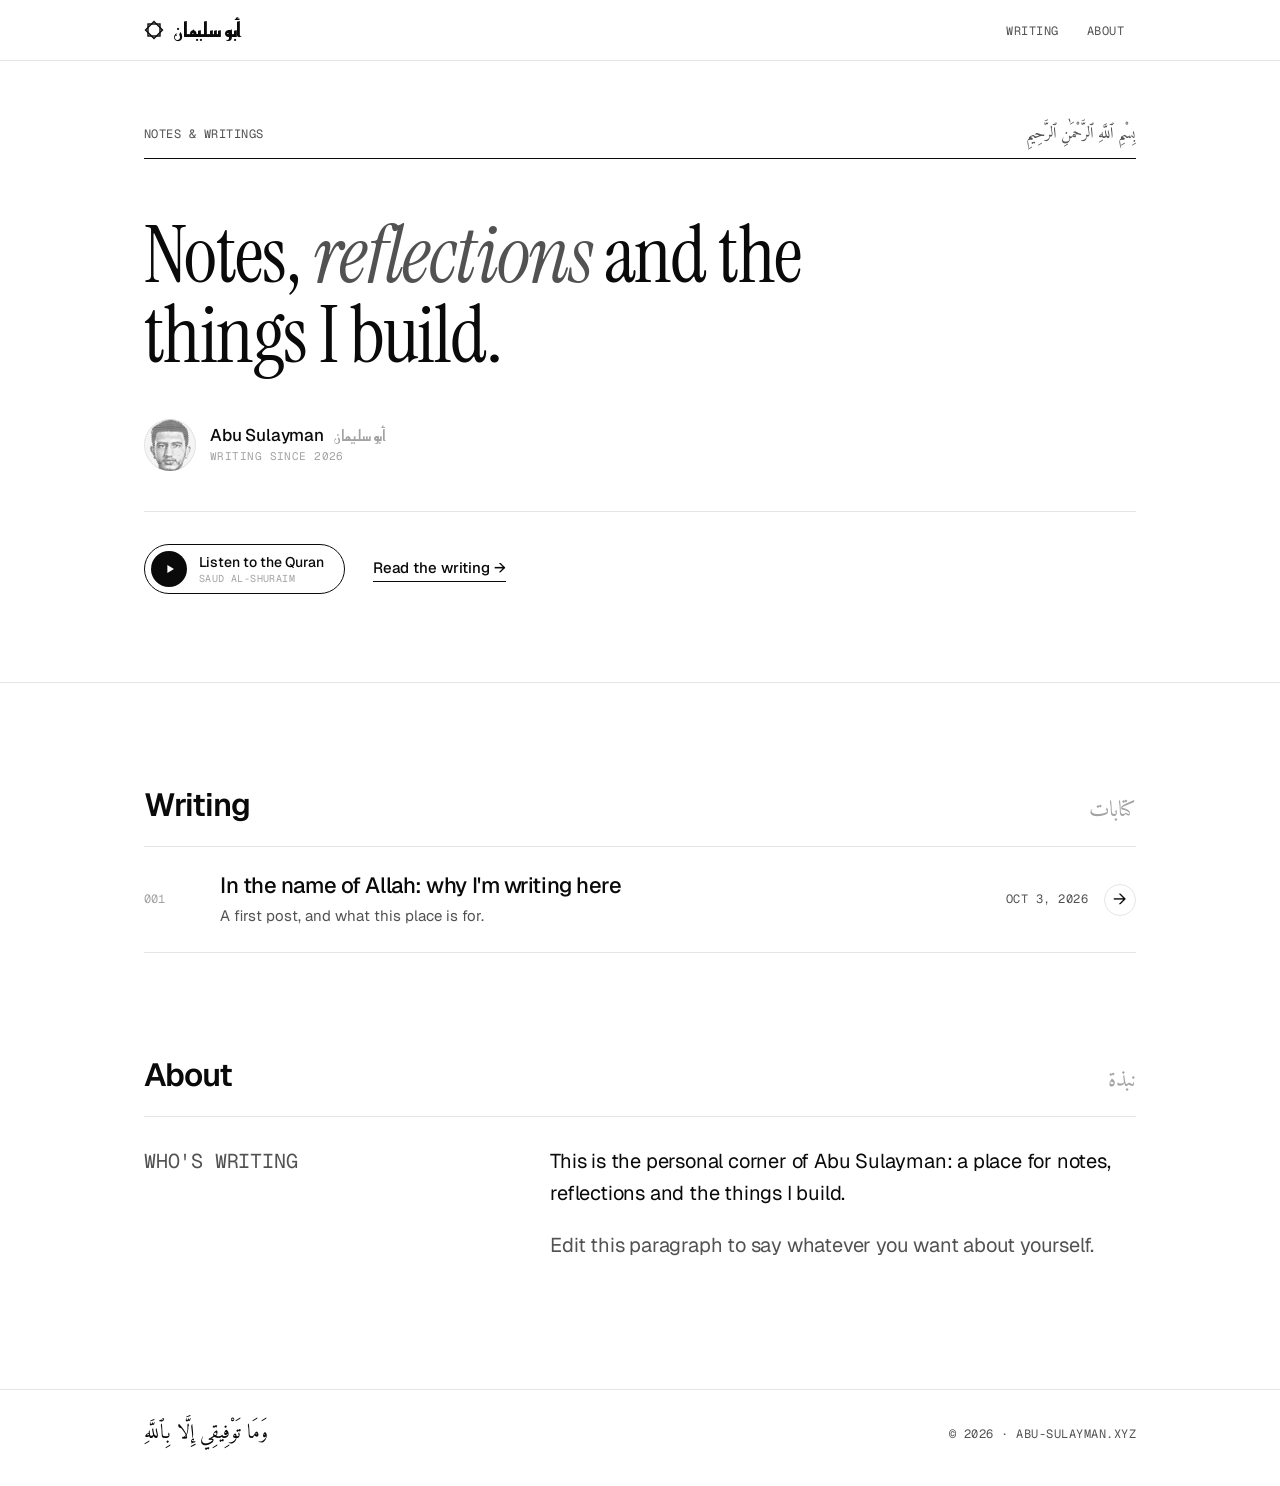
==== index.html @ 18874654 "Play Saud Al-Shuraim's older recitation in the Quran player Swap the reciter from Mishary Alafasy to" ====
<!doctype html>
<html lang="en">
<head>
  <meta charset="utf-8">
  <meta name="viewport" content="width=device-width, initial-scale=1">
  <title>Abu Sulayman</title>
  <meta name="description" content="Notes, writings and projects by Abu Sulayman.">
  <link rel="icon" href="favicon.svg" type="image/svg+xml">
  <link rel="preconnect" href="https://fonts.googleapis.com">
  <link rel="preconnect" href="https://fonts.gstatic.com" crossorigin>
  <link href="https://fonts.googleapis.com/css2?family=Amiri:wght@400;700&family=Geist:wght@400;500;600&family=Geist+Mono:wght@400;500&family=Instrument+Serif:ital@0;1&family=Reem+Kufi:wght@400;700&display=swap" rel="stylesheet">
  <link rel="stylesheet" href="style.css">
</head>
<body>
  <nav class="nav">
    <div class="wrap">
      <a class="brand" href="./">
        <svg viewBox="0 0 100 100" fill="none" stroke="currentColor" stroke-width="7" aria-hidden="true">
          <rect x="20" y="20" width="60" height="60"/>
          <rect x="20" y="20" width="60" height="60" transform="rotate(45 50 50)"/>
        </svg>
        <span class="ar" lang="ar">أبو سليمان</span>
      </a>
      <ul>
        <li><a href="#writing">Writing</a></li>
        <li><a href="#about">About</a></li>
      </ul>
    </div>
  </nav>

  <header class="hero">
    <div class="wrap">
      <div class="kicker mono">
        <span>Notes &amp; Writings</span>
        <span lang="ar" dir="rtl" class="bismillah">بِسْمِ ٱللَّهِ ٱلرَّحْمَٰنِ ٱلرَّحِيمِ</span>
      </div>

      <h1 class="headline">Notes, <em>reflections</em> and the things I build.</h1>

      <div class="byline">
        <div class="avatar" id="portrait" data-view="2.5 1 50 50" role="img" aria-label="Portrait of Abu Sulayman"></div>
        <div>
          <p class="byline-name">Abu Sulayman <span class="ar" lang="ar">أبو سليمان</span></p>
          <p class="byline-meta mono">Writing since 2026</p>
        </div>
      </div>

      <div class="actions">
        <button class="quran-btn" type="button" data-quran-toggle aria-pressed="false">
          <span class="quran-icon" aria-hidden="true">
            <svg class="i-play" viewBox="0 0 16 16"><path d="M5 3.5v9l7.5-4.5z" fill="currentColor"/></svg>
            <span class="i-bars"><i></i><i></i><i></i></span>
          </span>
          <span class="quran-label">
            <span class="quran-title" data-quran-label>Listen to the Quran</span>
            <span class="quran-sub mono">Saud Al-Shuraim</span>
          </span>
        </button>
        <a class="link-arrow" href="#writing">Read the writing <span aria-hidden="true">→</span></a>
      </div>
    </div>
  </header>

  <main class="wrap">
    <section id="writing">
      <div class="section-head"><h2>Writing</h2><span class="ar" lang="ar">كتابات</span></div>
      <ul class="posts">
        <li>
          <a href="posts/bismillah.html">
            <span class="num">001</span>
            <div>
              <h3>In the name of Allah: why I'm writing here</h3>
              <p>A first post, and what this place is for.</p>
            </div>
            <div class="side">
              <time class="mono" datetime="2026-10-03">Oct 3, 2026</time>
              <span class="go" aria-hidden="true">→</span>
            </div>
          </a>
        </li>
      </ul>
    </section>

    <section id="about">
      <div class="section-head"><h2>About</h2><span class="ar" lang="ar">نبذة</span></div>
      <div class="about-grid">
        <p class="mono">Who's writing</p>
        <div>
          <p>This is the personal corner of Abu Sulayman: a place for notes, reflections and the things I build.</p>
          <p>Edit this paragraph to say whatever you want about yourself.</p>
        </div>
      </div>
    </section>
  </main>

  <footer>
    <div class="wrap">
      <span class="ar" lang="ar">وَمَا تَوْفِيقِي إِلَّا بِٱللَّهِ</span>
      <span class="mono">© 2026 · abu-sulayman.xyz</span>
    </div>
  </footer>
  <script src="portrait-data.js"></script>
  <script src="portrait.js"></script>
  <script src="player.js" data-persist></script>
</body>
</html>
---- style.css ----
:root {
  --ink: #0a0a0a;
  --ink-2: #525252;
  --ink-3: #a3a3a3;
  --line: #e5e5e5;
  --wash: #f5f5f5;
  --paper: #fff;
  --sans: "Geist", system-ui, -apple-system, sans-serif;
  --mono: "Geist Mono", ui-monospace, monospace;
  --kufi: "Reem Kufi", "Amiri", serif;
  --serif: "Instrument Serif", Georgia, serif;
  --naskh: "Amiri", serif;
  --radius: 14px;
  --nav-h: 61px;
}

* { box-sizing: border-box; margin: 0; padding: 0; }

html {
  background: var(--paper); color: var(--ink); scroll-behavior: smooth;
  scroll-padding-top: var(--nav-h); /* anchors land below the sticky nav */
}

body {
  font-family: var(--sans);
  font-size: 17px;
  line-height: 1.6;
  background: var(--paper);
  color: var(--ink);
  -webkit-font-smoothing: antialiased;
  text-rendering: optimizeLegibility;
}

a { color: inherit; text-decoration: none; }
::selection { background: var(--ink); color: var(--paper); }

.wrap { max-width: 1040px; margin: 0 auto; padding: 0 24px; }

.mono {
  font-family: var(--mono); font-size: 12px; letter-spacing: .04em;
  text-transform: uppercase; color: var(--ink-2);
}

/* ---------- nav ---------- */
/* hover styles are gated on (hover: hover) so taps on phones don't leave them stuck on */
.nav {
  position: sticky; top: 0; z-index: 10;
  background: rgba(255, 255, 255, .78);
  backdrop-filter: saturate(180%) blur(14px);
  -webkit-backdrop-filter: saturate(180%) blur(14px);
  border-bottom: 1px solid var(--line);
}
.nav .wrap { display: flex; align-items: center; justify-content: space-between; height: 60px; }
.brand { display: flex; align-items: center; gap: 10px; font-weight: 600; letter-spacing: -.01em; }
.brand svg { width: 20px; height: 20px; }
.brand .ar { font-family: var(--kufi); font-size: 20px; font-weight: 700; }
.nav ul { display: flex; gap: 4px; list-style: none; }
.nav ul a {
  font-family: var(--mono); font-size: 12px; text-transform: uppercase; letter-spacing: .04em;
  padding: 8px 12px; border-radius: 999px; color: var(--ink-2); transition: background .2s, color .2s;
}
@media (hover: hover) { .nav ul a:hover { background: var(--wash); color: var(--ink); } }

/* ---------- hero ---------- */
.hero { border-bottom: 1px solid var(--line); }
.hero .wrap { padding-top: clamp(28px, 6vw, 64px); padding-bottom: clamp(48px, 8vw, 88px); }
.kicker {
  display: flex; justify-content: space-between; align-items: baseline; gap: 16px;
  padding-bottom: 14px; border-bottom: 1px solid var(--ink);
}
.kicker .bismillah {
  font-family: var(--naskh); font-size: 16px; text-transform: none; letter-spacing: 0;
  color: var(--ink-2); line-height: 1;
}
.headline {
  font-family: var(--serif); font-weight: 400;
  font-size: clamp(42px, 7vw, 80px); line-height: 1; letter-spacing: -.02em;
  max-width: 18ch; margin: clamp(28px, 6vw, 56px) 0 clamp(28px, 5vw, 44px);
}
.headline em { font-style: italic; color: var(--ink-2); }

.byline { display: flex; align-items: center; gap: 14px; }
.avatar {
  width: 52px; height: 52px; flex: none; border-radius: 50%; overflow: hidden;
  background: var(--wash); box-shadow: inset 0 0 0 1px var(--line);
}
.avatar svg { display: block; width: 100%; height: 100%; animation: fade-in .9s ease-out both; }
.byline-name { font-weight: 500; letter-spacing: -.01em; line-height: 1.3; }
.byline-name .ar { font-family: var(--kufi); font-size: 15px; color: var(--ink-3); margin-left: 6px; }
.byline-meta { font-size: 11px; color: var(--ink-3); margin-top: 2px; }

.actions {
  display: flex; align-items: center; flex-wrap: wrap; gap: 14px 28px;
  margin-top: clamp(28px, 5vw, 40px); padding-top: clamp(24px, 4vw, 32px);
  border-top: 1px solid var(--line);
}
.link-arrow { font-size: 15px; font-weight: 500; border-bottom: 1px solid var(--ink); padding-bottom: 1px; }
.link-arrow span { display: inline-block; transition: transform .2s; }
.link-arrow:hover span { transform: translateX(3px); }

/* the Quran button */
.quran-btn {
  display: inline-flex; align-items: center; gap: 12px; cursor: pointer;
  font: inherit; color: var(--ink); text-align: left;
  background: var(--paper); border: 1px solid var(--ink); border-radius: 999px;
  padding: 6px 20px 6px 6px; transition: background .2s, color .2s;
}
@media (hover: hover) { .quran-btn:hover { background: var(--wash); } }
.quran-icon {
  width: 36px; height: 36px; flex: none; border-radius: 50%; display: grid; place-items: center;
  background: var(--ink); color: var(--paper);
}
.quran-icon svg { width: 14px; height: 14px; margin-left: 2px; }
.quran-label { display: flex; flex-direction: column; line-height: 1.2; }
.quran-title { font-size: 14px; font-weight: 500; }
.quran-sub { font-size: 10px; color: var(--ink-3); margin-top: 2px; }
.i-bars { display: none; gap: 2px; align-items: end; height: 12px; }
.i-bars i { width: 2px; height: 100%; background: currentColor; border-radius: 1px; animation: bar 1s ease-in-out infinite; }
.i-bars i:nth-child(2) { animation-delay: -.4s; }
.i-bars i:nth-child(3) { animation-delay: -.7s; }
.quran-btn[aria-pressed="true"] .i-play { display: none; }
.quran-btn[aria-pressed="true"] .i-bars { display: flex; }
@keyframes bar { 0%, 100% { transform: scaleY(.35); } 50% { transform: scaleY(1); } }
.i-bars i { transform-origin: bottom; }

@keyframes fade-in { from { opacity: 0; } to { opacity: 1; } }

/* ---------- sticky Quran player ---------- */
:root { --qp-h: 44px; }
.qp {
  position: fixed; top: 0; left: 0; right: 0; z-index: 20; height: var(--qp-h);
  background: var(--ink); color: var(--paper);
  transform: translateY(-100%); transition: transform .3s ease;
}
html.qp-on .qp { transform: none; }
html.qp-on body { padding-top: var(--qp-h); }
html.qp-on .nav { top: var(--qp-h); }
html.qp-on { scroll-padding-top: calc(var(--qp-h) + var(--nav-h)); }
.qp-in { display: flex; align-items: center; gap: 12px; height: 100%; }
.qp button {
  flex: none; width: 30px; height: 30px; display: grid; place-items: center; cursor: pointer;
  background: none; border: 0; color: inherit; border-radius: 50%; transition: background .2s;
}
.qp button:hover { background: rgba(255, 255, 255, .12); }
.qp button svg { width: 14px; height: 14px; }
.qp .qp-play { background: var(--paper); color: var(--ink); width: 28px; height: 28px; }
.qp .qp-play:hover { background: var(--paper); }
.qp-play .i-pause, .qp.playing .qp-play .i-play { display: none; }
.qp.playing .qp-play .i-pause { display: block; }
.qp-play .i-play { margin-left: 2px; }
.qp-meta { flex: 1; min-width: 0; display: flex; align-items: baseline; gap: 10px; white-space: nowrap; overflow: hidden; }
.qp-title { font-size: 13px; font-weight: 500; overflow: hidden; text-overflow: ellipsis; }
.qp-sub { font-family: var(--mono); font-size: 10px; letter-spacing: .04em; text-transform: uppercase; color: var(--ink-3); }
.qp-time { font-family: var(--mono); font-size: 11px; color: var(--ink-3); font-variant-numeric: tabular-nums; }
.qp-bar { position: absolute; left: 0; right: 0; bottom: 0; height: 2px; background: rgba(255, 255, 255, .14); cursor: pointer; }
.qp-bar::before { content: ""; position: absolute; left: 0; right: 0; top: -8px; bottom: 0; }
.qp-fill { height: 100%; width: 0; background: var(--paper); }

/* ---------- sections ---------- */
section { padding: clamp(56px, 9vw, 96px) 0 0; }
.section-head {
  display: flex; align-items: baseline; justify-content: space-between;
  padding-bottom: 16px; border-bottom: 1px solid var(--line);
}
.section-head h2 { font-size: clamp(24px, 3.4vw, 32px); font-weight: 600; letter-spacing: -.03em; }
.section-head .ar { font-family: var(--naskh); font-size: 22px; color: var(--ink-3); }

.posts { list-style: none; }
.posts li { border-bottom: 1px solid var(--line); }
.posts a {
  display: grid; grid-template-columns: 56px 1fr auto; gap: 20px; align-items: center;
  padding: 24px 12px; margin: 0 -12px; border-radius: 10px; transition: background .2s;
}
@media (hover: hover) { .posts a:hover { background: var(--wash); } }
.posts .num { font-family: var(--mono); font-size: 12px; color: var(--ink-3); }
.posts h3 { font-size: clamp(18px, 2.4vw, 22px); font-weight: 500; letter-spacing: -.02em; line-height: 1.3; }
.posts p { color: var(--ink-2); font-size: 15px; margin-top: 4px; }
.posts .side { display: flex; align-items: center; gap: 16px; white-space: nowrap; }
.posts .go {
  width: 32px; height: 32px; display: grid; place-items: center; border-radius: 999px;
  border: 1px solid var(--line); transition: transform .2s, background .2s, color .2s, border-color .2s;
}
@media (hover: hover) { .posts a:hover .go { background: var(--ink); color: var(--paper); border-color: var(--ink); transform: rotate(-45deg); } }

.about-grid {
  display: grid; grid-template-columns: 1fr 1.6fr; gap: 40px; padding-top: 28px;
}
.about-grid p { font-size: clamp(17px, 2.2vw, 20px); line-height: 1.6; letter-spacing: -.01em; }
.about-grid p + p { margin-top: 1em; color: var(--ink-2); }

/* ---------- article ---------- */
.article { max-width: 680px; margin: 0 auto; padding: clamp(40px, 8vw, 88px) 24px 0; }
.back { display: inline-flex; gap: 6px; margin-bottom: 36px; }
.back:hover { color: var(--ink); }
.article h1 {
  font-size: clamp(32px, 6vw, 52px); font-weight: 600; letter-spacing: -.035em;
  line-height: 1.08; margin: 12px 0 36px;
}
.article p { font-size: 18px; line-height: 1.75; margin-bottom: 1.3em; color: #262626; }
.article .ayah {
  font-family: var(--naskh); font-size: clamp(24px, 4vw, 32px); line-height: 2; text-align: center;
  color: var(--ink); background: var(--wash); border-radius: var(--radius);
  padding: 28px 20px; margin: 2em 0 .6em;
}
.article .ayah-tr { text-align: center; font-size: 15px; color: var(--ink-2); margin-bottom: 2.2em; }
.article code { font-family: var(--mono); font-size: .85em; background: var(--wash); padding: 2px 6px; border-radius: 6px; }

/* ---------- footer ---------- */
footer { margin-top: clamp(72px, 10vw, 128px); border-top: 1px solid var(--line); }
footer .wrap {
  display: flex; justify-content: space-between; align-items: center; gap: 16px;
  padding-top: 28px; padding-bottom: 36px; flex-wrap: wrap;
}
footer .ar { font-family: var(--naskh); font-size: 20px; }

/* ---------- mobile ---------- */
@media (max-width: 640px) {
  .wrap { padding: 0 16px; }
  .kicker .bismillah { font-size: 14px; }
  .nav ul a { padding: 8px 8px; }
  .qp-sub { display: none; }
  .posts a { grid-template-columns: 1fr auto; gap: 12px; }
  .posts .num, .posts time { display: none; }
  .about-grid { grid-template-columns: 1fr; gap: 12px; }
}

@media (prefers-reduced-motion: reduce) {
  * { animation: none !important; transition: none !important; }
  html { scroll-behavior: auto; }
}
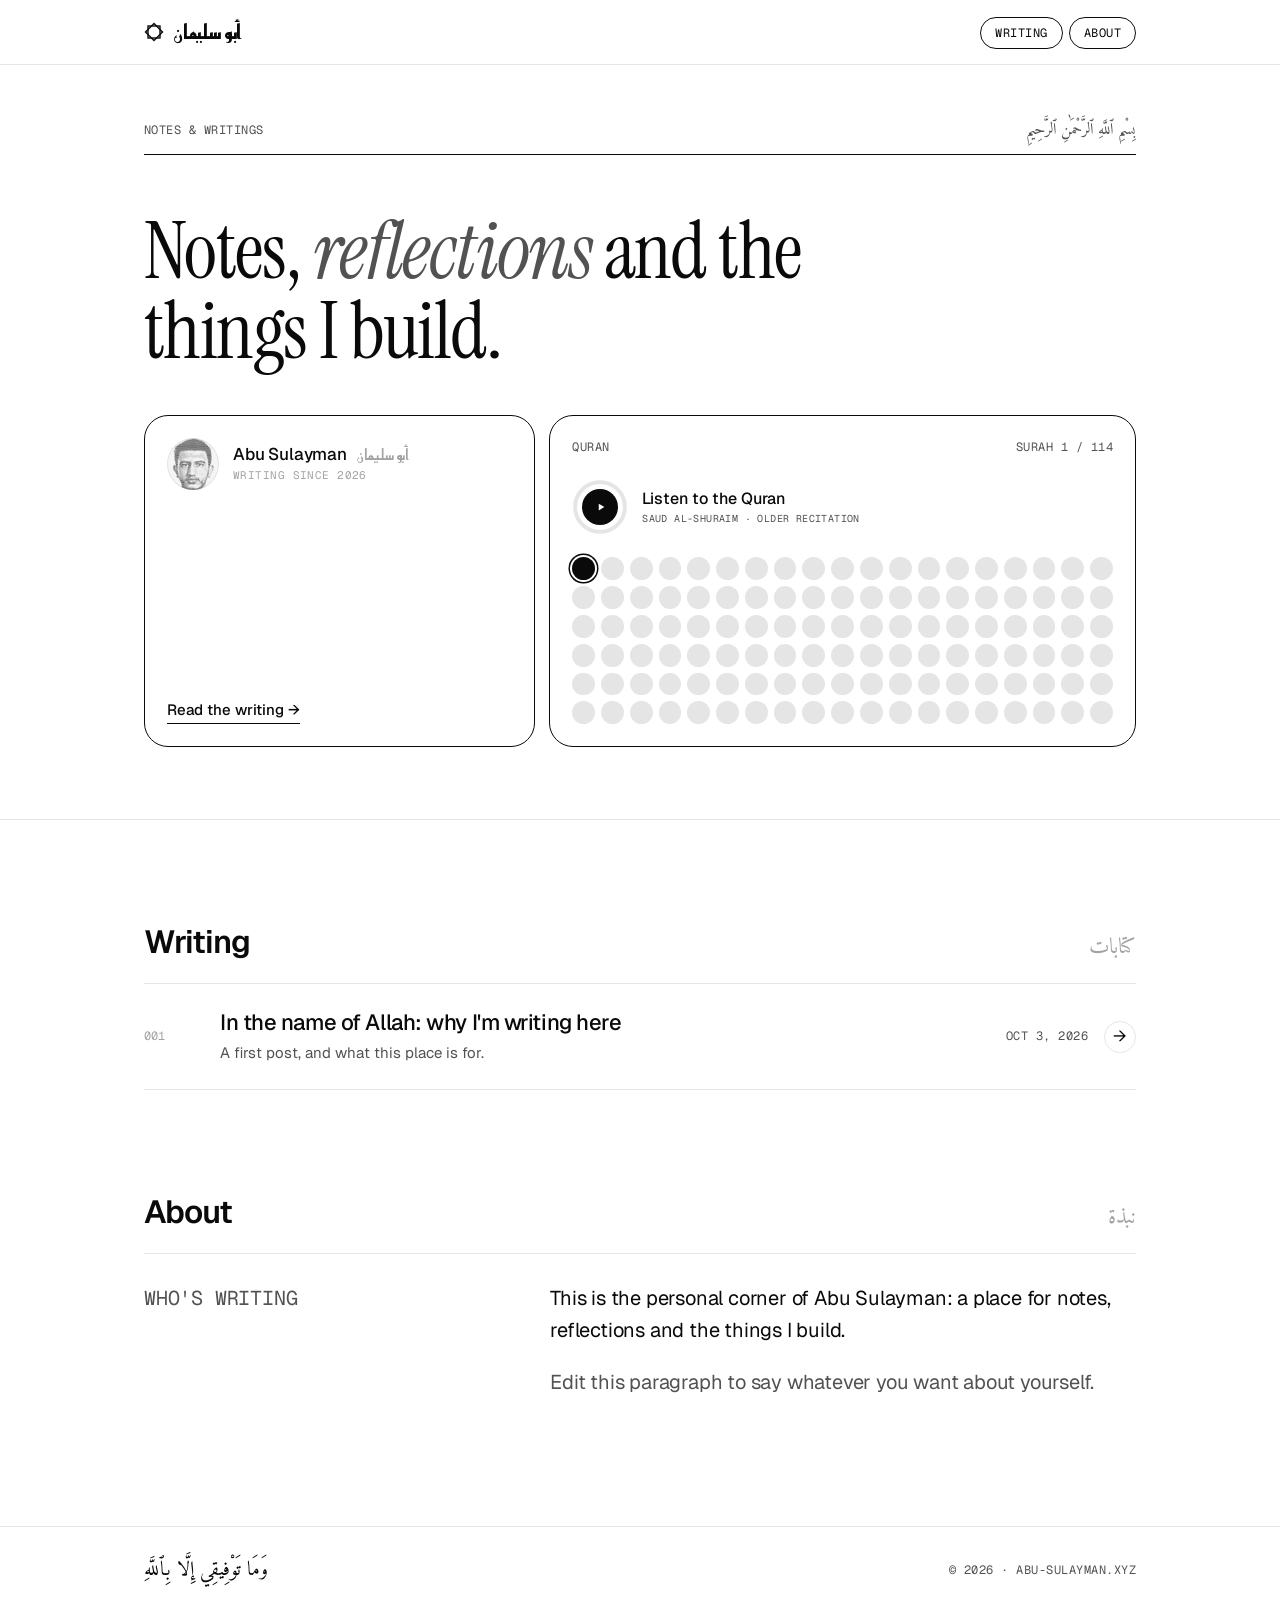
==== commit 360444ab: "Redesign hero, header and Quran player as outlined widget cards - Hero: the byline and the Quran pla" ====
--- a/index.html
+++ b/index.html
@@ -37,26 +37,38 @@
 
       <h1 class="headline">Notes, <em>reflections</em> and the things I build.</h1>
 
-      <div class="byline">
-        <div class="avatar" id="portrait" data-view="2.5 1 50 50" role="img" aria-label="Portrait of Abu Sulayman"></div>
-        <div>
-          <p class="byline-name">Abu Sulayman <span class="ar" lang="ar">أبو سليمان</span></p>
-          <p class="byline-meta mono">Writing since 2026</p>
+      <div class="widgets">
+        <div class="card card-byline">
+          <div class="byline">
+            <div class="avatar" id="portrait" data-view="2.5 1 50 50" role="img" aria-label="Portrait of Abu Sulayman"></div>
+            <div>
+              <p class="byline-name">Abu Sulayman <span class="ar" lang="ar">أبو سليمان</span></p>
+              <p class="byline-meta mono">Writing since 2026</p>
+            </div>
+          </div>
+          <a class="link-arrow" href="#writing">Read the writing <span aria-hidden="true">→</span></a>
         </div>
-      </div>
 
-      <div class="actions">
-        <button class="quran-btn" type="button" data-quran-toggle aria-pressed="false">
-          <span class="quran-icon" aria-hidden="true">
-            <svg class="i-play" viewBox="0 0 16 16"><path d="M5 3.5v9l7.5-4.5z" fill="currentColor"/></svg>
-            <span class="i-bars"><i></i><i></i><i></i></span>
-          </span>
-          <span class="quran-label">
-            <span class="quran-title" data-quran-label>Listen to the Quran</span>
-            <span class="quran-sub mono">Saud Al-Shuraim</span>
-          </span>
-        </button>
-        <a class="link-arrow" href="#writing">Read the writing <span aria-hidden="true">→</span></a>
+        <div class="card card-quran">
+          <div class="card-head mono">
+            <span>Quran</span>
+            <span data-surah-count>Surah 1 / 114</span>
+          </div>
+          <button class="quran-btn" type="button" data-quran-toggle aria-pressed="false">
+            <span class="ring-wrap" aria-hidden="true">
+              <svg class="ring" viewBox="0 0 36 36"><circle class="ring-bg" cx="18" cy="18" r="16" pathLength="100"/><circle class="ring-fill" cx="18" cy="18" r="16" pathLength="100"/></svg>
+              <span class="quran-icon">
+                <svg class="i-play" viewBox="0 0 16 16"><path d="M5 3.5v9l7.5-4.5z" fill="currentColor"/></svg>
+                <span class="i-bars"><i></i><i></i><i></i></span>
+              </span>
+            </span>
+            <span class="quran-label">
+              <span class="quran-title" data-quran-label>Listen to the Quran</span>
+              <span class="quran-sub mono">Saud Al-Shuraim · older recitation</span>
+            </span>
+          </button>
+          <div class="dots" data-dots aria-hidden="true"></div>
+        </div>
       </div>
     </div>
   </header>
--- a/style.css
+++ b/style.css
@@ -11,7 +11,7 @@
   --serif: "Instrument Serif", Georgia, serif;
   --naskh: "Amiri", serif;
   --radius: 14px;
-  --nav-h: 61px;
+  --nav-h: 65px;
 }
 
 * { box-sizing: border-box; margin: 0; padding: 0; }
@@ -45,25 +45,25 @@
 /* hover styles are gated on (hover: hover) so taps on phones don't leave them stuck on */
 .nav {
   position: sticky; top: 0; z-index: 10;
-  background: rgba(255, 255, 255, .78);
+  background: rgba(255, 255, 255, .9);
   backdrop-filter: saturate(180%) blur(14px);
   -webkit-backdrop-filter: saturate(180%) blur(14px);
   border-bottom: 1px solid var(--line);
 }
-.nav .wrap { display: flex; align-items: center; justify-content: space-between; height: 60px; }
+.nav .wrap { display: flex; align-items: center; justify-content: space-between; height: 64px; }
 .brand { display: flex; align-items: center; gap: 10px; font-weight: 600; letter-spacing: -.01em; }
 .brand svg { width: 20px; height: 20px; }
 .brand .ar { font-family: var(--kufi); font-size: 20px; font-weight: 700; }
-.nav ul { display: flex; gap: 4px; list-style: none; }
+.nav ul { display: flex; gap: 6px; list-style: none; }
 .nav ul a {
   font-family: var(--mono); font-size: 12px; text-transform: uppercase; letter-spacing: .04em;
-  padding: 8px 12px; border-radius: 999px; color: var(--ink-2); transition: background .2s, color .2s;
-}
-@media (hover: hover) { .nav ul a:hover { background: var(--wash); color: var(--ink); } }
+  padding: 7px 14px; border: 1px solid var(--ink); border-radius: 999px; transition: background .2s, color .2s;
+}
+@media (hover: hover) { .nav ul a:hover { background: var(--ink); color: var(--paper); } }
 
 /* ---------- hero ---------- */
 .hero { border-bottom: 1px solid var(--line); }
-.hero .wrap { padding-top: clamp(28px, 6vw, 64px); padding-bottom: clamp(48px, 8vw, 88px); }
+.hero .wrap { padding-top: clamp(28px, 6vw, 56px); padding-bottom: clamp(40px, 7vw, 72px); }
 .kicker {
   display: flex; justify-content: space-between; align-items: baseline; gap: 16px;
   padding-bottom: 14px; border-bottom: 1px solid var(--ink);
@@ -79,6 +79,12 @@
 }
 .headline em { font-style: italic; color: var(--ink-2); }
 
+/* widget cards: 1px outlines and generous radius, like a home-screen grid */
+.widgets { display: grid; grid-template-columns: 1fr 1.5fr; gap: 14px; }
+.card { border: 1px solid var(--ink); border-radius: 24px; padding: 22px; background: var(--paper); min-width: 0; }
+.card-head { display: flex; justify-content: space-between; align-items: baseline; gap: 12px; }
+
+.card-byline { display: flex; flex-direction: column; justify-content: space-between; gap: 28px; }
 .byline { display: flex; align-items: center; gap: 14px; }
 .avatar {
   width: 52px; height: 52px; flex: none; border-radius: 50%; overflow: hidden;
@@ -88,73 +94,83 @@
 .byline-name { font-weight: 500; letter-spacing: -.01em; line-height: 1.3; }
 .byline-name .ar { font-family: var(--kufi); font-size: 15px; color: var(--ink-3); margin-left: 6px; }
 .byline-meta { font-size: 11px; color: var(--ink-3); margin-top: 2px; }
-
-.actions {
-  display: flex; align-items: center; flex-wrap: wrap; gap: 14px 28px;
-  margin-top: clamp(28px, 5vw, 40px); padding-top: clamp(24px, 4vw, 32px);
-  border-top: 1px solid var(--line);
-}
-.link-arrow { font-size: 15px; font-weight: 500; border-bottom: 1px solid var(--ink); padding-bottom: 1px; }
+.link-arrow { font-size: 15px; font-weight: 500; border-bottom: 1px solid var(--ink); padding-bottom: 1px; align-self: flex-start; }
 .link-arrow span { display: inline-block; transition: transform .2s; }
 .link-arrow:hover span { transform: translateX(3px); }
 
-/* the Quran button */
+.card-quran { display: flex; flex-direction: column; gap: 22px; }
 .quran-btn {
-  display: inline-flex; align-items: center; gap: 12px; cursor: pointer;
-  font: inherit; color: var(--ink); text-align: left;
-  background: var(--paper); border: 1px solid var(--ink); border-radius: 999px;
-  padding: 6px 20px 6px 6px; transition: background .2s, color .2s;
-}
-@media (hover: hover) { .quran-btn:hover { background: var(--wash); } }
+  display: flex; align-items: center; gap: 14px; width: 100%; padding: 0;
+  background: none; border: 0; font: inherit; color: var(--ink); text-align: left; cursor: pointer;
+}
+.ring-wrap { position: relative; width: 56px; height: 56px; flex: none; }
+.ring { display: block; width: 100%; height: 100%; transform: rotate(-90deg); }
+.ring-bg, .ring-fill { fill: none; stroke-width: 2.5; }
+.ring-bg { stroke: var(--line); }
+.ring-fill {
+  stroke: var(--ink); stroke-linecap: round;
+  stroke-dasharray: 100; stroke-dashoffset: 100; transition: stroke-dashoffset .4s linear;
+}
 .quran-icon {
-  width: 36px; height: 36px; flex: none; border-radius: 50%; display: grid; place-items: center;
+  position: absolute; inset: 10px; border-radius: 50%; display: grid; place-items: center;
   background: var(--ink); color: var(--paper);
 }
-.quran-icon svg { width: 14px; height: 14px; margin-left: 2px; }
-.quran-label { display: flex; flex-direction: column; line-height: 1.2; }
-.quran-title { font-size: 14px; font-weight: 500; }
-.quran-sub { font-size: 10px; color: var(--ink-3); margin-top: 2px; }
+.quran-icon svg { width: 12px; height: 12px; margin-left: 2px; }
+.quran-label { display: flex; flex-direction: column; line-height: 1.25; min-width: 0; }
+.quran-title { font-size: 16px; font-weight: 500; overflow: hidden; text-overflow: ellipsis; white-space: nowrap; }
+.quran-sub { font-size: 10px; color: var(--ink-2); margin-top: 4px; }
 .i-bars { display: none; gap: 2px; align-items: end; height: 12px; }
-.i-bars i { width: 2px; height: 100%; background: currentColor; border-radius: 1px; animation: bar 1s ease-in-out infinite; }
+.i-bars i { width: 2px; height: 100%; background: currentColor; border-radius: 1px; animation: bar 1s ease-in-out infinite; transform-origin: bottom; }
 .i-bars i:nth-child(2) { animation-delay: -.4s; }
 .i-bars i:nth-child(3) { animation-delay: -.7s; }
 .quran-btn[aria-pressed="true"] .i-play { display: none; }
 .quran-btn[aria-pressed="true"] .i-bars { display: flex; }
 @keyframes bar { 0%, 100% { transform: scaleY(.35); } 50% { transform: scaleY(1); } }
-.i-bars i { transform-origin: bottom; }
-
 @keyframes fade-in { from { opacity: 0; } to { opacity: 1; } }
 
-/* ---------- sticky Quran player ---------- */
-:root { --qp-h: 44px; }
+/* one dot per surah: filled once reached, the current one ringed */
+.dots { display: grid; grid-template-columns: repeat(19, 1fr); gap: 6px; }
+.dots i { display: block; aspect-ratio: 1; border-radius: 50%; background: var(--line); }
+.dots i.on { background: var(--ink); }
+.dots i.cur { box-shadow: 0 0 0 2px var(--paper), 0 0 0 3.5px var(--ink); }
+
+/* ---------- sticky Quran player: a pill pinned to the top of every page ---------- */
+:root { --qp-h: 64px; --nav-h: 65px; }
 .qp {
   position: fixed; top: 0; left: 0; right: 0; z-index: 20; height: var(--qp-h);
-  background: var(--ink); color: var(--paper);
-  transform: translateY(-100%); transition: transform .3s ease;
+  background: var(--paper); transform: translateY(-100%); transition: transform .3s ease;
 }
 html.qp-on .qp { transform: none; }
 html.qp-on body { padding-top: var(--qp-h); }
 html.qp-on .nav { top: var(--qp-h); }
 html.qp-on { scroll-padding-top: calc(var(--qp-h) + var(--nav-h)); }
-.qp-in { display: flex; align-items: center; gap: 12px; height: 100%; }
-.qp button {
-  flex: none; width: 30px; height: 30px; display: grid; place-items: center; cursor: pointer;
-  background: none; border: 0; color: inherit; border-radius: 50%; transition: background .2s;
-}
-.qp button:hover { background: rgba(255, 255, 255, .12); }
-.qp button svg { width: 14px; height: 14px; }
-.qp .qp-play { background: var(--paper); color: var(--ink); width: 28px; height: 28px; }
-.qp .qp-play:hover { background: var(--paper); }
+.qp-in {
+  height: 48px; margin-top: 8px; display: flex; align-items: center; gap: 10px;
+  padding: 0 8px 0 4px; border: 1px solid var(--ink); border-radius: 999px; background: var(--paper);
+}
+.qp-play {
+  position: relative; flex: none; width: 40px; height: 40px; padding: 0;
+  display: grid; place-items: center; background: none; border: 0; cursor: pointer; color: var(--paper);
+}
+.qp-play .ring { position: absolute; inset: 0; }
+.qp-disc { position: absolute; inset: 7px; border-radius: 50%; background: var(--ink); }
+.qp-play .i-play, .qp-play .i-pause { position: relative; width: 12px; height: 12px; }
 .qp-play .i-pause, .qp.playing .qp-play .i-play { display: none; }
 .qp.playing .qp-play .i-pause { display: block; }
 .qp-play .i-play { margin-left: 2px; }
-.qp-meta { flex: 1; min-width: 0; display: flex; align-items: baseline; gap: 10px; white-space: nowrap; overflow: hidden; }
-.qp-title { font-size: 13px; font-weight: 500; overflow: hidden; text-overflow: ellipsis; }
-.qp-sub { font-family: var(--mono); font-size: 10px; letter-spacing: .04em; text-transform: uppercase; color: var(--ink-3); }
-.qp-time { font-family: var(--mono); font-size: 11px; color: var(--ink-3); font-variant-numeric: tabular-nums; }
-.qp-bar { position: absolute; left: 0; right: 0; bottom: 0; height: 2px; background: rgba(255, 255, 255, .14); cursor: pointer; }
-.qp-bar::before { content: ""; position: absolute; left: 0; right: 0; top: -8px; bottom: 0; }
-.qp-fill { height: 100%; width: 0; background: var(--paper); }
+.qp-meta {
+  flex: 1; min-width: 0; display: flex; align-items: baseline; gap: 10px;
+  white-space: nowrap; overflow: hidden; cursor: pointer;
+}
+.qp-title { font-size: 14px; font-weight: 500; overflow: hidden; text-overflow: ellipsis; }
+.qp-sub { font-family: var(--mono); font-size: 10px; letter-spacing: .04em; text-transform: uppercase; color: var(--ink-2); }
+.qp-time { font-family: var(--mono); font-size: 11px; color: var(--ink-2); font-variant-numeric: tabular-nums; }
+.qp-ctl {
+  flex: none; width: 32px; height: 32px; display: grid; place-items: center; cursor: pointer;
+  background: none; border: 0; border-radius: 50%; color: var(--ink); transition: background .2s;
+}
+.qp-ctl svg { width: 14px; height: 14px; }
+@media (hover: hover) { .qp-ctl:hover { background: var(--wash); } }
 
 /* ---------- sections ---------- */
 section { padding: clamp(56px, 9vw, 96px) 0 0; }
@@ -217,7 +233,11 @@
 @media (max-width: 640px) {
   .wrap { padding: 0 16px; }
   .kicker .bismillah { font-size: 14px; }
-  .nav ul a { padding: 8px 8px; }
+  .nav ul { gap: 4px; }
+  .nav ul a { padding: 6px 10px; }
+  .widgets { grid-template-columns: 1fr; }
+  .card { padding: 18px; border-radius: 20px; }
+  .dots { gap: 4px; }
   .qp-sub { display: none; }
   .posts a { grid-template-columns: 1fr auto; gap: 12px; }
   .posts .num, .posts time { display: none; }
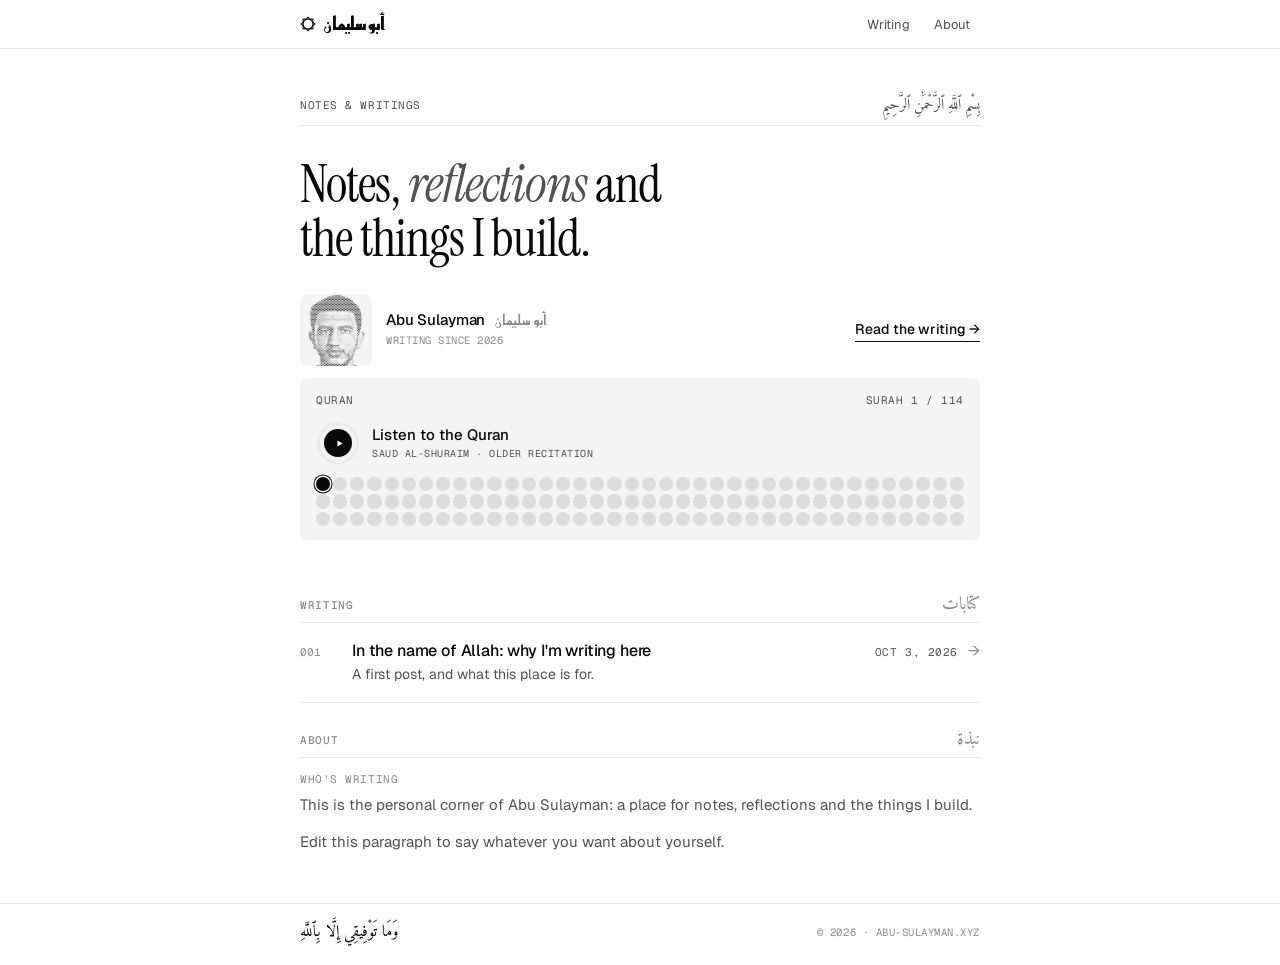
==== commit 43c4a302: "Dev Journal design system: one calm column, soft surfaces, square portrait Co-Authored-By: Claude Op" ====
--- a/index.html
+++ b/index.html
@@ -38,7 +38,7 @@
       <h1 class="headline">Notes, <em>reflections</em> and the things I build.</h1>
 
       <div class="widgets">
-        <div class="card card-byline">
+        <div class="card-byline">
           <div class="byline">
             <div class="avatar" id="portrait" data-view="2.5 1 50 50" role="img" aria-label="Portrait of Abu Sulayman"></div>
             <div>
--- a/style.css
+++ b/style.css
@@ -1,29 +1,33 @@
+/* Dev Journal design system: one calm reading column, soft grey surfaces, 8px corners, 15px text. */
 :root {
   --ink: #0a0a0a;
   --ink-2: #525252;
-  --ink-3: #a3a3a3;
-  --line: #e5e5e5;
-  --wash: #f5f5f5;
+  --ink-3: #8a8a8a;
+  --line: #ebebeb;
+  --wash: #f4f4f4;
   --paper: #fff;
   --sans: "Geist", system-ui, -apple-system, sans-serif;
   --mono: "Geist Mono", ui-monospace, monospace;
   --kufi: "Reem Kufi", "Amiri", serif;
   --serif: "Instrument Serif", Georgia, serif;
   --naskh: "Amiri", serif;
-  --radius: 14px;
-  --nav-h: 65px;
+  --radius: 8px;
+  --col: 720px;
+  --nav-h: 49px;
+  --qp-h: 48px;
 }
 
 * { box-sizing: border-box; margin: 0; padding: 0; }
 
 html {
   background: var(--paper); color: var(--ink); scroll-behavior: smooth;
-  scroll-padding-top: var(--nav-h); /* anchors land below the sticky nav */
-}
+  scroll-padding-top: calc(var(--nav-h) + 12px); /* anchors land below the sticky nav */
+}
+html.qp-on { scroll-padding-top: calc(var(--qp-h) + var(--nav-h) + 12px); }
 
 body {
   font-family: var(--sans);
-  font-size: 17px;
+  font-size: 15px;
   line-height: 1.6;
   background: var(--paper);
   color: var(--ink);
@@ -33,11 +37,12 @@
 
 a { color: inherit; text-decoration: none; }
 ::selection { background: var(--ink); color: var(--paper); }
-
-.wrap { max-width: 1040px; margin: 0 auto; padding: 0 24px; }
+:focus-visible { outline: 2px solid var(--ink); outline-offset: 2px; }
+
+.wrap { max-width: var(--col); margin: 0 auto; padding: 0 20px; }
 
 .mono {
-  font-family: var(--mono); font-size: 12px; letter-spacing: .04em;
+  font-family: var(--mono); font-size: 11px; letter-spacing: .05em;
   text-transform: uppercase; color: var(--ink-2);
 }
 
@@ -45,65 +50,57 @@
 /* hover styles are gated on (hover: hover) so taps on phones don't leave them stuck on */
 .nav {
   position: sticky; top: 0; z-index: 10;
-  background: rgba(255, 255, 255, .9);
+  background: rgba(255, 255, 255, .92);
   backdrop-filter: saturate(180%) blur(14px);
   -webkit-backdrop-filter: saturate(180%) blur(14px);
   border-bottom: 1px solid var(--line);
 }
-.nav .wrap { display: flex; align-items: center; justify-content: space-between; height: 64px; }
-.brand { display: flex; align-items: center; gap: 10px; font-weight: 600; letter-spacing: -.01em; }
-.brand svg { width: 20px; height: 20px; }
-.brand .ar { font-family: var(--kufi); font-size: 20px; font-weight: 700; }
-.nav ul { display: flex; gap: 6px; list-style: none; }
-.nav ul a {
-  font-family: var(--mono); font-size: 12px; text-transform: uppercase; letter-spacing: .04em;
-  padding: 7px 14px; border: 1px solid var(--ink); border-radius: 999px; transition: background .2s, color .2s;
-}
-@media (hover: hover) { .nav ul a:hover { background: var(--ink); color: var(--paper); } }
+.nav .wrap { display: flex; align-items: center; justify-content: space-between; height: 48px; }
+.brand { display: flex; align-items: center; gap: 8px; font-weight: 600; letter-spacing: -.01em; }
+.brand svg { width: 16px; height: 16px; }
+.brand .ar { font-family: var(--kufi); font-size: 18px; font-weight: 700; }
+.nav ul { display: flex; gap: 4px; list-style: none; }
+.nav ul a { font-size: 13px; padding: 5px 10px; border-radius: var(--radius); color: var(--ink-2); transition: background .15s, color .15s; }
+@media (hover: hover) { .nav ul a:hover { background: var(--wash); color: var(--ink); } }
 
 /* ---------- hero ---------- */
-.hero { border-bottom: 1px solid var(--line); }
-.hero .wrap { padding-top: clamp(28px, 6vw, 56px); padding-bottom: clamp(40px, 7vw, 72px); }
+.hero .wrap { padding-top: clamp(28px, 6vw, 48px); padding-bottom: 28px; }
 .kicker {
   display: flex; justify-content: space-between; align-items: baseline; gap: 16px;
-  padding-bottom: 14px; border-bottom: 1px solid var(--ink);
+  padding-bottom: 10px; border-bottom: 1px solid var(--line);
 }
 .kicker .bismillah {
-  font-family: var(--naskh); font-size: 16px; text-transform: none; letter-spacing: 0;
+  font-family: var(--naskh); font-size: 15px; text-transform: none; letter-spacing: 0;
   color: var(--ink-2); line-height: 1;
 }
 .headline {
   font-family: var(--serif); font-weight: 400;
-  font-size: clamp(42px, 7vw, 80px); line-height: 1; letter-spacing: -.02em;
-  max-width: 18ch; margin: clamp(28px, 6vw, 56px) 0 clamp(28px, 5vw, 44px);
+  font-size: clamp(36px, 6.4vw, 52px); line-height: 1.04; letter-spacing: -.02em;
+  max-width: 20ch; margin: clamp(22px, 4vw, 32px) 0 28px; text-wrap: balance;
 }
 .headline em { font-style: italic; color: var(--ink-2); }
 
-/* widget cards: 1px outlines and generous radius, like a home-screen grid */
-.widgets { display: grid; grid-template-columns: 1fr 1.5fr; gap: 14px; }
-.card { border: 1px solid var(--ink); border-radius: 24px; padding: 22px; background: var(--paper); min-width: 0; }
+.widgets { display: grid; gap: 12px; }
+.card { border-radius: var(--radius); padding: 14px 16px; background: var(--wash); min-width: 0; }
 .card-head { display: flex; justify-content: space-between; align-items: baseline; gap: 12px; }
 
-.card-byline { display: flex; flex-direction: column; justify-content: space-between; gap: 28px; }
+.card-byline { display: flex; align-items: center; justify-content: space-between; gap: 16px; flex-wrap: wrap; background: none; padding: 0; }
 .byline { display: flex; align-items: center; gap: 14px; }
-.avatar {
-  width: 52px; height: 52px; flex: none; border-radius: 50%; overflow: hidden;
-  background: var(--wash); box-shadow: inset 0 0 0 1px var(--line);
-}
+.avatar { width: 72px; height: 72px; flex: none; border-radius: var(--radius); overflow: hidden; background: var(--wash); }
 .avatar svg { display: block; width: 100%; height: 100%; animation: fade-in .9s ease-out both; }
 .byline-name { font-weight: 500; letter-spacing: -.01em; line-height: 1.3; }
-.byline-name .ar { font-family: var(--kufi); font-size: 15px; color: var(--ink-3); margin-left: 6px; }
-.byline-meta { font-size: 11px; color: var(--ink-3); margin-top: 2px; }
-.link-arrow { font-size: 15px; font-weight: 500; border-bottom: 1px solid var(--ink); padding-bottom: 1px; align-self: flex-start; }
+.byline-name .ar { font-family: var(--kufi); font-size: 14px; color: var(--ink-3); margin-left: 6px; }
+.byline-meta { font-size: 10.5px; color: var(--ink-3); margin-top: 2px; }
+.link-arrow { font-size: 14px; font-weight: 500; border-bottom: 1px solid var(--ink); padding-bottom: 1px; }
 .link-arrow span { display: inline-block; transition: transform .2s; }
-.link-arrow:hover span { transform: translateX(3px); }
-
-.card-quran { display: flex; flex-direction: column; gap: 22px; }
+@media (hover: hover) { .link-arrow:hover span { transform: translateX(3px); } }
+
+.card-quran { display: flex; flex-direction: column; gap: 12px; }
 .quran-btn {
-  display: flex; align-items: center; gap: 14px; width: 100%; padding: 0;
+  display: flex; align-items: center; gap: 12px; width: 100%; padding: 0;
   background: none; border: 0; font: inherit; color: var(--ink); text-align: left; cursor: pointer;
 }
-.ring-wrap { position: relative; width: 56px; height: 56px; flex: none; }
+.ring-wrap { position: relative; width: 44px; height: 44px; flex: none; }
 .ring { display: block; width: 100%; height: 100%; transform: rotate(-90deg); }
 .ring-bg, .ring-fill { fill: none; stroke-width: 2.5; }
 .ring-bg { stroke: var(--line); }
@@ -112,14 +109,14 @@
   stroke-dasharray: 100; stroke-dashoffset: 100; transition: stroke-dashoffset .4s linear;
 }
 .quran-icon {
-  position: absolute; inset: 10px; border-radius: 50%; display: grid; place-items: center;
+  position: absolute; inset: 8px; border-radius: 50%; display: grid; place-items: center;
   background: var(--ink); color: var(--paper);
 }
-.quran-icon svg { width: 12px; height: 12px; margin-left: 2px; }
+.quran-icon svg { width: 11px; height: 11px; margin-left: 2px; }
 .quran-label { display: flex; flex-direction: column; line-height: 1.25; min-width: 0; }
-.quran-title { font-size: 16px; font-weight: 500; overflow: hidden; text-overflow: ellipsis; white-space: nowrap; }
-.quran-sub { font-size: 10px; color: var(--ink-2); margin-top: 4px; }
-.i-bars { display: none; gap: 2px; align-items: end; height: 12px; }
+.quran-title { font-size: 15px; font-weight: 500; overflow: hidden; text-overflow: ellipsis; white-space: nowrap; }
+.quran-sub { font-size: 10px; color: var(--ink-2); margin-top: 3px; }
+.i-bars { display: none; gap: 2px; align-items: end; height: 11px; }
 .i-bars i { width: 2px; height: 100%; background: currentColor; border-radius: 1px; animation: bar 1s ease-in-out infinite; transform-origin: bottom; }
 .i-bars i:nth-child(2) { animation-delay: -.4s; }
 .i-bars i:nth-child(3) { animation-delay: -.7s; }
@@ -129,32 +126,29 @@
 @keyframes fade-in { from { opacity: 0; } to { opacity: 1; } }
 
 /* one dot per surah: filled once reached, the current one ringed */
-.dots { display: grid; grid-template-columns: repeat(19, 1fr); gap: 6px; }
-.dots i { display: block; aspect-ratio: 1; border-radius: 50%; background: var(--line); }
+.dots { display: grid; grid-template-columns: repeat(38, 1fr); gap: 3px; }
+.dots i { display: block; aspect-ratio: 1; border-radius: 50%; background: #dcdcdc; }
 .dots i.on { background: var(--ink); }
-.dots i.cur { box-shadow: 0 0 0 2px var(--paper), 0 0 0 3.5px var(--ink); }
-
-/* ---------- sticky Quran player: a pill pinned to the top of every page ---------- */
-:root { --qp-h: 64px; --nav-h: 65px; }
+.dots i.cur { box-shadow: 0 0 0 1.5px var(--wash), 0 0 0 2.5px var(--ink); }
+
+/* ---------- sticky Quran player: a slim dark bar above the nav ---------- */
 .qp {
   position: fixed; top: 0; left: 0; right: 0; z-index: 20; height: var(--qp-h);
-  background: var(--paper); transform: translateY(-100%); transition: transform .3s ease;
+  background: var(--ink); color: var(--paper); transform: translateY(-100%); transition: transform .3s ease;
 }
 html.qp-on .qp { transform: none; }
 html.qp-on body { padding-top: var(--qp-h); }
 html.qp-on .nav { top: var(--qp-h); }
-html.qp-on { scroll-padding-top: calc(var(--qp-h) + var(--nav-h)); }
-.qp-in {
-  height: 48px; margin-top: 8px; display: flex; align-items: center; gap: 10px;
-  padding: 0 8px 0 4px; border: 1px solid var(--ink); border-radius: 999px; background: var(--paper);
-}
+.qp-in { height: 100%; display: flex; align-items: center; gap: 10px; }
 .qp-play {
-  position: relative; flex: none; width: 40px; height: 40px; padding: 0;
-  display: grid; place-items: center; background: none; border: 0; cursor: pointer; color: var(--paper);
+  position: relative; flex: none; width: 36px; height: 36px; padding: 0;
+  display: grid; place-items: center; background: none; border: 0; cursor: pointer; color: var(--ink);
 }
 .qp-play .ring { position: absolute; inset: 0; }
-.qp-disc { position: absolute; inset: 7px; border-radius: 50%; background: var(--ink); }
-.qp-play .i-play, .qp-play .i-pause { position: relative; width: 12px; height: 12px; }
+.qp .ring-bg { stroke: rgba(255, 255, 255, .22); }
+.qp .ring-fill { stroke: var(--paper); }
+.qp-disc { position: absolute; inset: 6px; border-radius: 50%; background: var(--paper); }
+.qp-play .i-play, .qp-play .i-pause { position: relative; width: 11px; height: 11px; }
 .qp-play .i-pause, .qp.playing .qp-play .i-play { display: none; }
 .qp.playing .qp-play .i-pause { display: block; }
 .qp-play .i-play { margin-left: 2px; }
@@ -162,86 +156,79 @@
   flex: 1; min-width: 0; display: flex; align-items: baseline; gap: 10px;
   white-space: nowrap; overflow: hidden; cursor: pointer;
 }
-.qp-title { font-size: 14px; font-weight: 500; overflow: hidden; text-overflow: ellipsis; }
-.qp-sub { font-family: var(--mono); font-size: 10px; letter-spacing: .04em; text-transform: uppercase; color: var(--ink-2); }
-.qp-time { font-family: var(--mono); font-size: 11px; color: var(--ink-2); font-variant-numeric: tabular-nums; }
+.qp-title { font-size: 13px; font-weight: 500; overflow: hidden; text-overflow: ellipsis; }
+.qp-sub { font-family: var(--mono); font-size: 10px; letter-spacing: .05em; text-transform: uppercase; color: #a3a3a3; }
+.qp-time { font-family: var(--mono); font-size: 11px; color: #a3a3a3; font-variant-numeric: tabular-nums; }
 .qp-ctl {
-  flex: none; width: 32px; height: 32px; display: grid; place-items: center; cursor: pointer;
-  background: none; border: 0; border-radius: 50%; color: var(--ink); transition: background .2s;
-}
-.qp-ctl svg { width: 14px; height: 14px; }
-@media (hover: hover) { .qp-ctl:hover { background: var(--wash); } }
+  flex: none; width: 30px; height: 30px; display: grid; place-items: center; cursor: pointer;
+  background: none; border: 0; border-radius: 50%; color: var(--paper); transition: background .15s;
+}
+.qp-ctl svg { width: 13px; height: 13px; }
+@media (hover: hover) { .qp-ctl:hover { background: rgba(255, 255, 255, .14); } }
 
 /* ---------- sections ---------- */
-section { padding: clamp(56px, 9vw, 96px) 0 0; }
+section { padding: 28px 0 0; }
 .section-head {
   display: flex; align-items: baseline; justify-content: space-between;
-  padding-bottom: 16px; border-bottom: 1px solid var(--line);
-}
-.section-head h2 { font-size: clamp(24px, 3.4vw, 32px); font-weight: 600; letter-spacing: -.03em; }
-.section-head .ar { font-family: var(--naskh); font-size: 22px; color: var(--ink-3); }
+  padding-bottom: 8px; border-bottom: 1px solid var(--line);
+}
+.section-head h2 { font: 500 11px var(--mono); letter-spacing: .06em; text-transform: uppercase; color: var(--ink-3); }
+.section-head .ar { font-family: var(--naskh); font-size: 18px; color: var(--ink-3); line-height: 1; }
 
 .posts { list-style: none; }
 .posts li { border-bottom: 1px solid var(--line); }
 .posts a {
-  display: grid; grid-template-columns: 56px 1fr auto; gap: 20px; align-items: center;
-  padding: 24px 12px; margin: 0 -12px; border-radius: 10px; transition: background .2s;
+  display: grid; grid-template-columns: 40px 1fr auto; gap: 12px; align-items: baseline;
+  padding: 16px 10px; margin: 0 -10px; border-radius: var(--radius); transition: background .15s;
 }
 @media (hover: hover) { .posts a:hover { background: var(--wash); } }
-.posts .num { font-family: var(--mono); font-size: 12px; color: var(--ink-3); }
-.posts h3 { font-size: clamp(18px, 2.4vw, 22px); font-weight: 500; letter-spacing: -.02em; line-height: 1.3; }
-.posts p { color: var(--ink-2); font-size: 15px; margin-top: 4px; }
-.posts .side { display: flex; align-items: center; gap: 16px; white-space: nowrap; }
-.posts .go {
-  width: 32px; height: 32px; display: grid; place-items: center; border-radius: 999px;
-  border: 1px solid var(--line); transition: transform .2s, background .2s, color .2s, border-color .2s;
-}
-@media (hover: hover) { .posts a:hover .go { background: var(--ink); color: var(--paper); border-color: var(--ink); transform: rotate(-45deg); } }
-
-.about-grid {
-  display: grid; grid-template-columns: 1fr 1.6fr; gap: 40px; padding-top: 28px;
-}
-.about-grid p { font-size: clamp(17px, 2.2vw, 20px); line-height: 1.6; letter-spacing: -.01em; }
-.about-grid p + p { margin-top: 1em; color: var(--ink-2); }
+.posts .num { font-family: var(--mono); font-size: 11px; color: var(--ink-3); }
+.posts h3 { font-size: 16px; font-weight: 500; letter-spacing: -.01em; line-height: 1.35; }
+.posts p { color: var(--ink-2); font-size: 14px; margin-top: 2px; }
+.posts .side { display: flex; align-items: baseline; gap: 10px; white-space: nowrap; }
+.posts .go { color: var(--ink-3); transition: transform .15s, color .15s; }
+@media (hover: hover) { .posts a:hover .go { color: var(--ink); transform: translateX(3px); } }
+
+.about-grid { display: grid; gap: 6px; padding-top: 14px; }
+.about-grid > p.mono { color: var(--ink-3); font-size: 11px; line-height: 1.4; }
+.about-grid p { font-size: 15px; line-height: 1.65; color: var(--ink-2); }
+.about-grid p + p { margin-top: .8em; }
 
 /* ---------- article ---------- */
-.article { max-width: 680px; margin: 0 auto; padding: clamp(40px, 8vw, 88px) 24px 0; }
-.back { display: inline-flex; gap: 6px; margin-bottom: 36px; }
-.back:hover { color: var(--ink); }
+.article { max-width: 640px; margin: 0 auto; padding: clamp(28px, 6vw, 48px) 20px 0; }
+.back { display: inline-flex; gap: 6px; margin-bottom: 20px; }
+@media (hover: hover) { .back:hover { color: var(--ink); } }
 .article h1 {
-  font-size: clamp(32px, 6vw, 52px); font-weight: 600; letter-spacing: -.035em;
-  line-height: 1.08; margin: 12px 0 36px;
-}
-.article p { font-size: 18px; line-height: 1.75; margin-bottom: 1.3em; color: #262626; }
+  font-family: var(--serif); font-size: clamp(34px, 6vw, 44px); font-weight: 400; letter-spacing: -.02em;
+  line-height: 1.05; margin: 8px 0 24px; text-wrap: balance;
+}
+.article p { font-size: 16px; line-height: 1.7; margin-bottom: 1.1em; color: #262626; }
+.article p.mono { font-size: 11px; line-height: 1.4; margin: 0; color: var(--ink-3); }
 .article .ayah {
-  font-family: var(--naskh); font-size: clamp(24px, 4vw, 32px); line-height: 2; text-align: center;
+  font-family: var(--naskh); font-size: clamp(22px, 4vw, 28px); line-height: 2; text-align: right;
   color: var(--ink); background: var(--wash); border-radius: var(--radius);
-  padding: 28px 20px; margin: 2em 0 .6em;
-}
-.article .ayah-tr { text-align: center; font-size: 15px; color: var(--ink-2); margin-bottom: 2.2em; }
-.article code { font-family: var(--mono); font-size: .85em; background: var(--wash); padding: 2px 6px; border-radius: 6px; }
+  padding: 18px 20px; margin: 1.6em 0 .5em;
+}
+.article .ayah-tr { font-size: 14px; color: var(--ink-2); margin-bottom: 1.8em; }
+.article code { font-family: var(--mono); font-size: .86em; background: var(--wash); padding: 1px 5px; border-radius: 4px; }
 
 /* ---------- footer ---------- */
-footer { margin-top: clamp(72px, 10vw, 128px); border-top: 1px solid var(--line); }
+footer { margin-top: 48px; border-top: 1px solid var(--line); }
 footer .wrap {
-  display: flex; justify-content: space-between; align-items: center; gap: 16px;
-  padding-top: 28px; padding-bottom: 36px; flex-wrap: wrap;
-}
-footer .ar { font-family: var(--naskh); font-size: 20px; }
+  display: flex; justify-content: space-between; align-items: center; gap: 12px;
+  padding-top: 16px; padding-bottom: 20px; flex-wrap: wrap;
+}
+footer .ar { font-family: var(--naskh); font-size: 16px; }
+footer .mono { color: var(--ink-3); font-size: 10.5px; }
 
 /* ---------- mobile ---------- */
 @media (max-width: 640px) {
-  .wrap { padding: 0 16px; }
   .kicker .bismillah { font-size: 14px; }
-  .nav ul { gap: 4px; }
-  .nav ul a { padding: 6px 10px; }
-  .widgets { grid-template-columns: 1fr; }
-  .card { padding: 18px; border-radius: 20px; }
-  .dots { gap: 4px; }
+  .dots { grid-template-columns: repeat(29, 1fr); }
   .qp-sub { display: none; }
-  .posts a { grid-template-columns: 1fr auto; gap: 12px; }
+  .posts a { grid-template-columns: 1fr auto; gap: 8px; }
   .posts .num, .posts time { display: none; }
-  .about-grid { grid-template-columns: 1fr; gap: 12px; }
+  .avatar { width: 64px; height: 64px; }
 }
 
 @media (prefers-reduced-motion: reduce) {
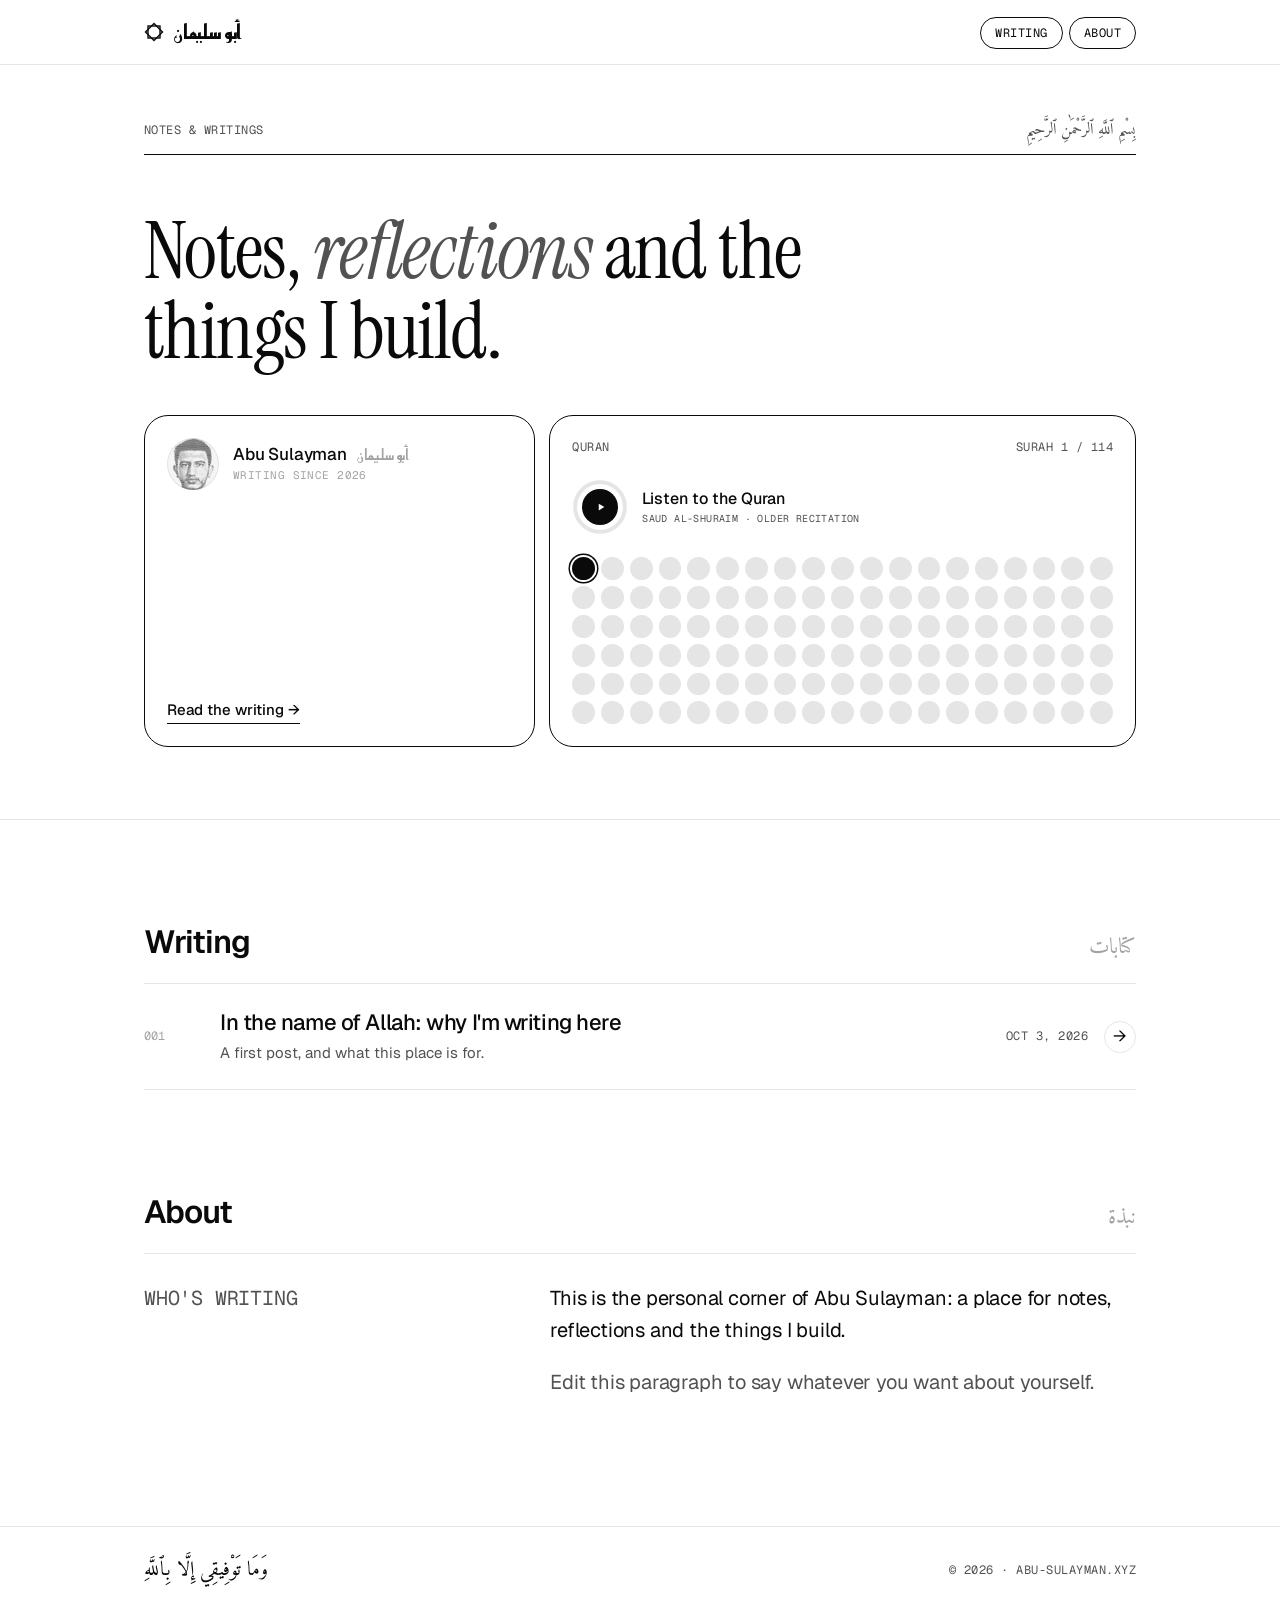
==== commit af0a043f: "Merge pull request #2 from profitmaxxer/claude/fix-site-qou03g Saud Al-Shuraim in the Quran player, " ====
--- a/index.html
+++ b/index.html
@@ -38,7 +38,7 @@
       <h1 class="headline">Notes, <em>reflections</em> and the things I build.</h1>
 
       <div class="widgets">
-        <div class="card-byline">
+        <div class="card card-byline">
           <div class="byline">
             <div class="avatar" id="portrait" data-view="2.5 1 50 50" role="img" aria-label="Portrait of Abu Sulayman"></div>
             <div>
--- a/style.css
+++ b/style.css
@@ -1,33 +1,29 @@
-/* Dev Journal design system: one calm reading column, soft grey surfaces, 8px corners, 15px text. */
 :root {
   --ink: #0a0a0a;
   --ink-2: #525252;
-  --ink-3: #8a8a8a;
-  --line: #ebebeb;
-  --wash: #f4f4f4;
+  --ink-3: #a3a3a3;
+  --line: #e5e5e5;
+  --wash: #f5f5f5;
   --paper: #fff;
   --sans: "Geist", system-ui, -apple-system, sans-serif;
   --mono: "Geist Mono", ui-monospace, monospace;
   --kufi: "Reem Kufi", "Amiri", serif;
   --serif: "Instrument Serif", Georgia, serif;
   --naskh: "Amiri", serif;
-  --radius: 8px;
-  --col: 720px;
-  --nav-h: 49px;
-  --qp-h: 48px;
+  --radius: 14px;
+  --nav-h: 65px;
 }
 
 * { box-sizing: border-box; margin: 0; padding: 0; }
 
 html {
   background: var(--paper); color: var(--ink); scroll-behavior: smooth;
-  scroll-padding-top: calc(var(--nav-h) + 12px); /* anchors land below the sticky nav */
-}
-html.qp-on { scroll-padding-top: calc(var(--qp-h) + var(--nav-h) + 12px); }
+  scroll-padding-top: var(--nav-h); /* anchors land below the sticky nav */
+}
 
 body {
   font-family: var(--sans);
-  font-size: 15px;
+  font-size: 17px;
   line-height: 1.6;
   background: var(--paper);
   color: var(--ink);
@@ -37,12 +33,11 @@
 
 a { color: inherit; text-decoration: none; }
 ::selection { background: var(--ink); color: var(--paper); }
-:focus-visible { outline: 2px solid var(--ink); outline-offset: 2px; }
-
-.wrap { max-width: var(--col); margin: 0 auto; padding: 0 20px; }
+
+.wrap { max-width: 1040px; margin: 0 auto; padding: 0 24px; }
 
 .mono {
-  font-family: var(--mono); font-size: 11px; letter-spacing: .05em;
+  font-family: var(--mono); font-size: 12px; letter-spacing: .04em;
   text-transform: uppercase; color: var(--ink-2);
 }
 
@@ -50,57 +45,65 @@
 /* hover styles are gated on (hover: hover) so taps on phones don't leave them stuck on */
 .nav {
   position: sticky; top: 0; z-index: 10;
-  background: rgba(255, 255, 255, .92);
+  background: rgba(255, 255, 255, .9);
   backdrop-filter: saturate(180%) blur(14px);
   -webkit-backdrop-filter: saturate(180%) blur(14px);
   border-bottom: 1px solid var(--line);
 }
-.nav .wrap { display: flex; align-items: center; justify-content: space-between; height: 48px; }
-.brand { display: flex; align-items: center; gap: 8px; font-weight: 600; letter-spacing: -.01em; }
-.brand svg { width: 16px; height: 16px; }
-.brand .ar { font-family: var(--kufi); font-size: 18px; font-weight: 700; }
-.nav ul { display: flex; gap: 4px; list-style: none; }
-.nav ul a { font-size: 13px; padding: 5px 10px; border-radius: var(--radius); color: var(--ink-2); transition: background .15s, color .15s; }
-@media (hover: hover) { .nav ul a:hover { background: var(--wash); color: var(--ink); } }
+.nav .wrap { display: flex; align-items: center; justify-content: space-between; height: 64px; }
+.brand { display: flex; align-items: center; gap: 10px; font-weight: 600; letter-spacing: -.01em; }
+.brand svg { width: 20px; height: 20px; }
+.brand .ar { font-family: var(--kufi); font-size: 20px; font-weight: 700; }
+.nav ul { display: flex; gap: 6px; list-style: none; }
+.nav ul a {
+  font-family: var(--mono); font-size: 12px; text-transform: uppercase; letter-spacing: .04em;
+  padding: 7px 14px; border: 1px solid var(--ink); border-radius: 999px; transition: background .2s, color .2s;
+}
+@media (hover: hover) { .nav ul a:hover { background: var(--ink); color: var(--paper); } }
 
 /* ---------- hero ---------- */
-.hero .wrap { padding-top: clamp(28px, 6vw, 48px); padding-bottom: 28px; }
+.hero { border-bottom: 1px solid var(--line); }
+.hero .wrap { padding-top: clamp(28px, 6vw, 56px); padding-bottom: clamp(40px, 7vw, 72px); }
 .kicker {
   display: flex; justify-content: space-between; align-items: baseline; gap: 16px;
-  padding-bottom: 10px; border-bottom: 1px solid var(--line);
+  padding-bottom: 14px; border-bottom: 1px solid var(--ink);
 }
 .kicker .bismillah {
-  font-family: var(--naskh); font-size: 15px; text-transform: none; letter-spacing: 0;
+  font-family: var(--naskh); font-size: 16px; text-transform: none; letter-spacing: 0;
   color: var(--ink-2); line-height: 1;
 }
 .headline {
   font-family: var(--serif); font-weight: 400;
-  font-size: clamp(36px, 6.4vw, 52px); line-height: 1.04; letter-spacing: -.02em;
-  max-width: 20ch; margin: clamp(22px, 4vw, 32px) 0 28px; text-wrap: balance;
+  font-size: clamp(42px, 7vw, 80px); line-height: 1; letter-spacing: -.02em;
+  max-width: 18ch; margin: clamp(28px, 6vw, 56px) 0 clamp(28px, 5vw, 44px);
 }
 .headline em { font-style: italic; color: var(--ink-2); }
 
-.widgets { display: grid; gap: 12px; }
-.card { border-radius: var(--radius); padding: 14px 16px; background: var(--wash); min-width: 0; }
+/* widget cards: 1px outlines and generous radius, like a home-screen grid */
+.widgets { display: grid; grid-template-columns: 1fr 1.5fr; gap: 14px; }
+.card { border: 1px solid var(--ink); border-radius: 24px; padding: 22px; background: var(--paper); min-width: 0; }
 .card-head { display: flex; justify-content: space-between; align-items: baseline; gap: 12px; }
 
-.card-byline { display: flex; align-items: center; justify-content: space-between; gap: 16px; flex-wrap: wrap; background: none; padding: 0; }
+.card-byline { display: flex; flex-direction: column; justify-content: space-between; gap: 28px; }
 .byline { display: flex; align-items: center; gap: 14px; }
-.avatar { width: 72px; height: 72px; flex: none; border-radius: var(--radius); overflow: hidden; background: var(--wash); }
+.avatar {
+  width: 52px; height: 52px; flex: none; border-radius: 50%; overflow: hidden;
+  background: var(--wash); box-shadow: inset 0 0 0 1px var(--line);
+}
 .avatar svg { display: block; width: 100%; height: 100%; animation: fade-in .9s ease-out both; }
 .byline-name { font-weight: 500; letter-spacing: -.01em; line-height: 1.3; }
-.byline-name .ar { font-family: var(--kufi); font-size: 14px; color: var(--ink-3); margin-left: 6px; }
-.byline-meta { font-size: 10.5px; color: var(--ink-3); margin-top: 2px; }
-.link-arrow { font-size: 14px; font-weight: 500; border-bottom: 1px solid var(--ink); padding-bottom: 1px; }
+.byline-name .ar { font-family: var(--kufi); font-size: 15px; color: var(--ink-3); margin-left: 6px; }
+.byline-meta { font-size: 11px; color: var(--ink-3); margin-top: 2px; }
+.link-arrow { font-size: 15px; font-weight: 500; border-bottom: 1px solid var(--ink); padding-bottom: 1px; align-self: flex-start; }
 .link-arrow span { display: inline-block; transition: transform .2s; }
-@media (hover: hover) { .link-arrow:hover span { transform: translateX(3px); } }
-
-.card-quran { display: flex; flex-direction: column; gap: 12px; }
+.link-arrow:hover span { transform: translateX(3px); }
+
+.card-quran { display: flex; flex-direction: column; gap: 22px; }
 .quran-btn {
-  display: flex; align-items: center; gap: 12px; width: 100%; padding: 0;
+  display: flex; align-items: center; gap: 14px; width: 100%; padding: 0;
   background: none; border: 0; font: inherit; color: var(--ink); text-align: left; cursor: pointer;
 }
-.ring-wrap { position: relative; width: 44px; height: 44px; flex: none; }
+.ring-wrap { position: relative; width: 56px; height: 56px; flex: none; }
 .ring { display: block; width: 100%; height: 100%; transform: rotate(-90deg); }
 .ring-bg, .ring-fill { fill: none; stroke-width: 2.5; }
 .ring-bg { stroke: var(--line); }
@@ -109,14 +112,14 @@
   stroke-dasharray: 100; stroke-dashoffset: 100; transition: stroke-dashoffset .4s linear;
 }
 .quran-icon {
-  position: absolute; inset: 8px; border-radius: 50%; display: grid; place-items: center;
+  position: absolute; inset: 10px; border-radius: 50%; display: grid; place-items: center;
   background: var(--ink); color: var(--paper);
 }
-.quran-icon svg { width: 11px; height: 11px; margin-left: 2px; }
+.quran-icon svg { width: 12px; height: 12px; margin-left: 2px; }
 .quran-label { display: flex; flex-direction: column; line-height: 1.25; min-width: 0; }
-.quran-title { font-size: 15px; font-weight: 500; overflow: hidden; text-overflow: ellipsis; white-space: nowrap; }
-.quran-sub { font-size: 10px; color: var(--ink-2); margin-top: 3px; }
-.i-bars { display: none; gap: 2px; align-items: end; height: 11px; }
+.quran-title { font-size: 16px; font-weight: 500; overflow: hidden; text-overflow: ellipsis; white-space: nowrap; }
+.quran-sub { font-size: 10px; color: var(--ink-2); margin-top: 4px; }
+.i-bars { display: none; gap: 2px; align-items: end; height: 12px; }
 .i-bars i { width: 2px; height: 100%; background: currentColor; border-radius: 1px; animation: bar 1s ease-in-out infinite; transform-origin: bottom; }
 .i-bars i:nth-child(2) { animation-delay: -.4s; }
 .i-bars i:nth-child(3) { animation-delay: -.7s; }
@@ -126,29 +129,32 @@
 @keyframes fade-in { from { opacity: 0; } to { opacity: 1; } }
 
 /* one dot per surah: filled once reached, the current one ringed */
-.dots { display: grid; grid-template-columns: repeat(38, 1fr); gap: 3px; }
-.dots i { display: block; aspect-ratio: 1; border-radius: 50%; background: #dcdcdc; }
+.dots { display: grid; grid-template-columns: repeat(19, 1fr); gap: 6px; }
+.dots i { display: block; aspect-ratio: 1; border-radius: 50%; background: var(--line); }
 .dots i.on { background: var(--ink); }
-.dots i.cur { box-shadow: 0 0 0 1.5px var(--wash), 0 0 0 2.5px var(--ink); }
-
-/* ---------- sticky Quran player: a slim dark bar above the nav ---------- */
+.dots i.cur { box-shadow: 0 0 0 2px var(--paper), 0 0 0 3.5px var(--ink); }
+
+/* ---------- sticky Quran player: a pill pinned to the top of every page ---------- */
+:root { --qp-h: 64px; --nav-h: 65px; }
 .qp {
   position: fixed; top: 0; left: 0; right: 0; z-index: 20; height: var(--qp-h);
-  background: var(--ink); color: var(--paper); transform: translateY(-100%); transition: transform .3s ease;
+  background: var(--paper); transform: translateY(-100%); transition: transform .3s ease;
 }
 html.qp-on .qp { transform: none; }
 html.qp-on body { padding-top: var(--qp-h); }
 html.qp-on .nav { top: var(--qp-h); }
-.qp-in { height: 100%; display: flex; align-items: center; gap: 10px; }
+html.qp-on { scroll-padding-top: calc(var(--qp-h) + var(--nav-h)); }
+.qp-in {
+  height: 48px; margin-top: 8px; display: flex; align-items: center; gap: 10px;
+  padding: 0 8px 0 4px; border: 1px solid var(--ink); border-radius: 999px; background: var(--paper);
+}
 .qp-play {
-  position: relative; flex: none; width: 36px; height: 36px; padding: 0;
-  display: grid; place-items: center; background: none; border: 0; cursor: pointer; color: var(--ink);
+  position: relative; flex: none; width: 40px; height: 40px; padding: 0;
+  display: grid; place-items: center; background: none; border: 0; cursor: pointer; color: var(--paper);
 }
 .qp-play .ring { position: absolute; inset: 0; }
-.qp .ring-bg { stroke: rgba(255, 255, 255, .22); }
-.qp .ring-fill { stroke: var(--paper); }
-.qp-disc { position: absolute; inset: 6px; border-radius: 50%; background: var(--paper); }
-.qp-play .i-play, .qp-play .i-pause { position: relative; width: 11px; height: 11px; }
+.qp-disc { position: absolute; inset: 7px; border-radius: 50%; background: var(--ink); }
+.qp-play .i-play, .qp-play .i-pause { position: relative; width: 12px; height: 12px; }
 .qp-play .i-pause, .qp.playing .qp-play .i-play { display: none; }
 .qp.playing .qp-play .i-pause { display: block; }
 .qp-play .i-play { margin-left: 2px; }
@@ -156,79 +162,86 @@
   flex: 1; min-width: 0; display: flex; align-items: baseline; gap: 10px;
   white-space: nowrap; overflow: hidden; cursor: pointer;
 }
-.qp-title { font-size: 13px; font-weight: 500; overflow: hidden; text-overflow: ellipsis; }
-.qp-sub { font-family: var(--mono); font-size: 10px; letter-spacing: .05em; text-transform: uppercase; color: #a3a3a3; }
-.qp-time { font-family: var(--mono); font-size: 11px; color: #a3a3a3; font-variant-numeric: tabular-nums; }
+.qp-title { font-size: 14px; font-weight: 500; overflow: hidden; text-overflow: ellipsis; }
+.qp-sub { font-family: var(--mono); font-size: 10px; letter-spacing: .04em; text-transform: uppercase; color: var(--ink-2); }
+.qp-time { font-family: var(--mono); font-size: 11px; color: var(--ink-2); font-variant-numeric: tabular-nums; }
 .qp-ctl {
-  flex: none; width: 30px; height: 30px; display: grid; place-items: center; cursor: pointer;
-  background: none; border: 0; border-radius: 50%; color: var(--paper); transition: background .15s;
-}
-.qp-ctl svg { width: 13px; height: 13px; }
-@media (hover: hover) { .qp-ctl:hover { background: rgba(255, 255, 255, .14); } }
+  flex: none; width: 32px; height: 32px; display: grid; place-items: center; cursor: pointer;
+  background: none; border: 0; border-radius: 50%; color: var(--ink); transition: background .2s;
+}
+.qp-ctl svg { width: 14px; height: 14px; }
+@media (hover: hover) { .qp-ctl:hover { background: var(--wash); } }
 
 /* ---------- sections ---------- */
-section { padding: 28px 0 0; }
+section { padding: clamp(56px, 9vw, 96px) 0 0; }
 .section-head {
   display: flex; align-items: baseline; justify-content: space-between;
-  padding-bottom: 8px; border-bottom: 1px solid var(--line);
-}
-.section-head h2 { font: 500 11px var(--mono); letter-spacing: .06em; text-transform: uppercase; color: var(--ink-3); }
-.section-head .ar { font-family: var(--naskh); font-size: 18px; color: var(--ink-3); line-height: 1; }
+  padding-bottom: 16px; border-bottom: 1px solid var(--line);
+}
+.section-head h2 { font-size: clamp(24px, 3.4vw, 32px); font-weight: 600; letter-spacing: -.03em; }
+.section-head .ar { font-family: var(--naskh); font-size: 22px; color: var(--ink-3); }
 
 .posts { list-style: none; }
 .posts li { border-bottom: 1px solid var(--line); }
 .posts a {
-  display: grid; grid-template-columns: 40px 1fr auto; gap: 12px; align-items: baseline;
-  padding: 16px 10px; margin: 0 -10px; border-radius: var(--radius); transition: background .15s;
+  display: grid; grid-template-columns: 56px 1fr auto; gap: 20px; align-items: center;
+  padding: 24px 12px; margin: 0 -12px; border-radius: 10px; transition: background .2s;
 }
 @media (hover: hover) { .posts a:hover { background: var(--wash); } }
-.posts .num { font-family: var(--mono); font-size: 11px; color: var(--ink-3); }
-.posts h3 { font-size: 16px; font-weight: 500; letter-spacing: -.01em; line-height: 1.35; }
-.posts p { color: var(--ink-2); font-size: 14px; margin-top: 2px; }
-.posts .side { display: flex; align-items: baseline; gap: 10px; white-space: nowrap; }
-.posts .go { color: var(--ink-3); transition: transform .15s, color .15s; }
-@media (hover: hover) { .posts a:hover .go { color: var(--ink); transform: translateX(3px); } }
-
-.about-grid { display: grid; gap: 6px; padding-top: 14px; }
-.about-grid > p.mono { color: var(--ink-3); font-size: 11px; line-height: 1.4; }
-.about-grid p { font-size: 15px; line-height: 1.65; color: var(--ink-2); }
-.about-grid p + p { margin-top: .8em; }
+.posts .num { font-family: var(--mono); font-size: 12px; color: var(--ink-3); }
+.posts h3 { font-size: clamp(18px, 2.4vw, 22px); font-weight: 500; letter-spacing: -.02em; line-height: 1.3; }
+.posts p { color: var(--ink-2); font-size: 15px; margin-top: 4px; }
+.posts .side { display: flex; align-items: center; gap: 16px; white-space: nowrap; }
+.posts .go {
+  width: 32px; height: 32px; display: grid; place-items: center; border-radius: 999px;
+  border: 1px solid var(--line); transition: transform .2s, background .2s, color .2s, border-color .2s;
+}
+@media (hover: hover) { .posts a:hover .go { background: var(--ink); color: var(--paper); border-color: var(--ink); transform: rotate(-45deg); } }
+
+.about-grid {
+  display: grid; grid-template-columns: 1fr 1.6fr; gap: 40px; padding-top: 28px;
+}
+.about-grid p { font-size: clamp(17px, 2.2vw, 20px); line-height: 1.6; letter-spacing: -.01em; }
+.about-grid p + p { margin-top: 1em; color: var(--ink-2); }
 
 /* ---------- article ---------- */
-.article { max-width: 640px; margin: 0 auto; padding: clamp(28px, 6vw, 48px) 20px 0; }
-.back { display: inline-flex; gap: 6px; margin-bottom: 20px; }
-@media (hover: hover) { .back:hover { color: var(--ink); } }
+.article { max-width: 680px; margin: 0 auto; padding: clamp(40px, 8vw, 88px) 24px 0; }
+.back { display: inline-flex; gap: 6px; margin-bottom: 36px; }
+.back:hover { color: var(--ink); }
 .article h1 {
-  font-family: var(--serif); font-size: clamp(34px, 6vw, 44px); font-weight: 400; letter-spacing: -.02em;
-  line-height: 1.05; margin: 8px 0 24px; text-wrap: balance;
-}
-.article p { font-size: 16px; line-height: 1.7; margin-bottom: 1.1em; color: #262626; }
-.article p.mono { font-size: 11px; line-height: 1.4; margin: 0; color: var(--ink-3); }
+  font-size: clamp(32px, 6vw, 52px); font-weight: 600; letter-spacing: -.035em;
+  line-height: 1.08; margin: 12px 0 36px;
+}
+.article p { font-size: 18px; line-height: 1.75; margin-bottom: 1.3em; color: #262626; }
 .article .ayah {
-  font-family: var(--naskh); font-size: clamp(22px, 4vw, 28px); line-height: 2; text-align: right;
+  font-family: var(--naskh); font-size: clamp(24px, 4vw, 32px); line-height: 2; text-align: center;
   color: var(--ink); background: var(--wash); border-radius: var(--radius);
-  padding: 18px 20px; margin: 1.6em 0 .5em;
-}
-.article .ayah-tr { font-size: 14px; color: var(--ink-2); margin-bottom: 1.8em; }
-.article code { font-family: var(--mono); font-size: .86em; background: var(--wash); padding: 1px 5px; border-radius: 4px; }
+  padding: 28px 20px; margin: 2em 0 .6em;
+}
+.article .ayah-tr { text-align: center; font-size: 15px; color: var(--ink-2); margin-bottom: 2.2em; }
+.article code { font-family: var(--mono); font-size: .85em; background: var(--wash); padding: 2px 6px; border-radius: 6px; }
 
 /* ---------- footer ---------- */
-footer { margin-top: 48px; border-top: 1px solid var(--line); }
+footer { margin-top: clamp(72px, 10vw, 128px); border-top: 1px solid var(--line); }
 footer .wrap {
-  display: flex; justify-content: space-between; align-items: center; gap: 12px;
-  padding-top: 16px; padding-bottom: 20px; flex-wrap: wrap;
-}
-footer .ar { font-family: var(--naskh); font-size: 16px; }
-footer .mono { color: var(--ink-3); font-size: 10.5px; }
+  display: flex; justify-content: space-between; align-items: center; gap: 16px;
+  padding-top: 28px; padding-bottom: 36px; flex-wrap: wrap;
+}
+footer .ar { font-family: var(--naskh); font-size: 20px; }
 
 /* ---------- mobile ---------- */
 @media (max-width: 640px) {
+  .wrap { padding: 0 16px; }
   .kicker .bismillah { font-size: 14px; }
-  .dots { grid-template-columns: repeat(29, 1fr); }
+  .nav ul { gap: 4px; }
+  .nav ul a { padding: 6px 10px; }
+  .widgets { grid-template-columns: 1fr; }
+  .card { padding: 18px; border-radius: 20px; }
+  .dots { gap: 4px; }
   .qp-sub { display: none; }
-  .posts a { grid-template-columns: 1fr auto; gap: 8px; }
+  .posts a { grid-template-columns: 1fr auto; gap: 12px; }
   .posts .num, .posts time { display: none; }
-  .avatar { width: 64px; height: 64px; }
+  .about-grid { grid-template-columns: 1fr; gap: 12px; }
 }
 
 @media (prefers-reduced-motion: reduce) {
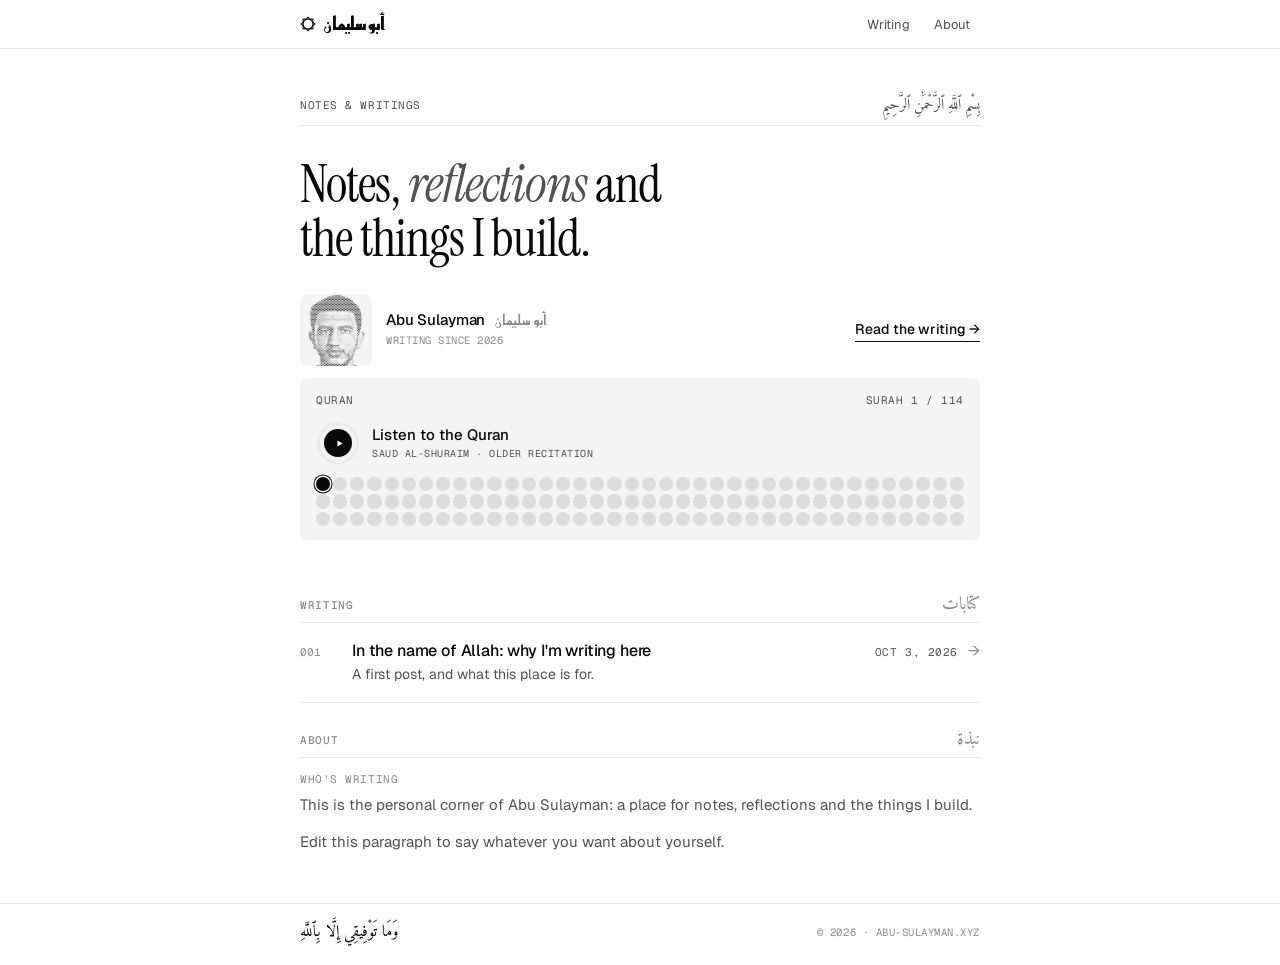
==== commit 47775375: "Dev Journal design system: one calm column, soft surfaces, square portrait (#3) Claude-Session: http" ====
--- a/index.html
+++ b/index.html
@@ -38,7 +38,7 @@
       <h1 class="headline">Notes, <em>reflections</em> and the things I build.</h1>
 
       <div class="widgets">
-        <div class="card card-byline">
+        <div class="card-byline">
           <div class="byline">
             <div class="avatar" id="portrait" data-view="2.5 1 50 50" role="img" aria-label="Portrait of Abu Sulayman"></div>
             <div>
--- a/style.css
+++ b/style.css
@@ -1,29 +1,33 @@
+/* Dev Journal design system: one calm reading column, soft grey surfaces, 8px corners, 15px text. */
 :root {
   --ink: #0a0a0a;
   --ink-2: #525252;
-  --ink-3: #a3a3a3;
-  --line: #e5e5e5;
-  --wash: #f5f5f5;
+  --ink-3: #8a8a8a;
+  --line: #ebebeb;
+  --wash: #f4f4f4;
   --paper: #fff;
   --sans: "Geist", system-ui, -apple-system, sans-serif;
   --mono: "Geist Mono", ui-monospace, monospace;
   --kufi: "Reem Kufi", "Amiri", serif;
   --serif: "Instrument Serif", Georgia, serif;
   --naskh: "Amiri", serif;
-  --radius: 14px;
-  --nav-h: 65px;
+  --radius: 8px;
+  --col: 720px;
+  --nav-h: 49px;
+  --qp-h: 48px;
 }
 
 * { box-sizing: border-box; margin: 0; padding: 0; }
 
 html {
   background: var(--paper); color: var(--ink); scroll-behavior: smooth;
-  scroll-padding-top: var(--nav-h); /* anchors land below the sticky nav */
-}
+  scroll-padding-top: calc(var(--nav-h) + 12px); /* anchors land below the sticky nav */
+}
+html.qp-on { scroll-padding-top: calc(var(--qp-h) + var(--nav-h) + 12px); }
 
 body {
   font-family: var(--sans);
-  font-size: 17px;
+  font-size: 15px;
   line-height: 1.6;
   background: var(--paper);
   color: var(--ink);
@@ -33,11 +37,12 @@
 
 a { color: inherit; text-decoration: none; }
 ::selection { background: var(--ink); color: var(--paper); }
-
-.wrap { max-width: 1040px; margin: 0 auto; padding: 0 24px; }
+:focus-visible { outline: 2px solid var(--ink); outline-offset: 2px; }
+
+.wrap { max-width: var(--col); margin: 0 auto; padding: 0 20px; }
 
 .mono {
-  font-family: var(--mono); font-size: 12px; letter-spacing: .04em;
+  font-family: var(--mono); font-size: 11px; letter-spacing: .05em;
   text-transform: uppercase; color: var(--ink-2);
 }
 
@@ -45,65 +50,57 @@
 /* hover styles are gated on (hover: hover) so taps on phones don't leave them stuck on */
 .nav {
   position: sticky; top: 0; z-index: 10;
-  background: rgba(255, 255, 255, .9);
+  background: rgba(255, 255, 255, .92);
   backdrop-filter: saturate(180%) blur(14px);
   -webkit-backdrop-filter: saturate(180%) blur(14px);
   border-bottom: 1px solid var(--line);
 }
-.nav .wrap { display: flex; align-items: center; justify-content: space-between; height: 64px; }
-.brand { display: flex; align-items: center; gap: 10px; font-weight: 600; letter-spacing: -.01em; }
-.brand svg { width: 20px; height: 20px; }
-.brand .ar { font-family: var(--kufi); font-size: 20px; font-weight: 700; }
-.nav ul { display: flex; gap: 6px; list-style: none; }
-.nav ul a {
-  font-family: var(--mono); font-size: 12px; text-transform: uppercase; letter-spacing: .04em;
-  padding: 7px 14px; border: 1px solid var(--ink); border-radius: 999px; transition: background .2s, color .2s;
-}
-@media (hover: hover) { .nav ul a:hover { background: var(--ink); color: var(--paper); } }
+.nav .wrap { display: flex; align-items: center; justify-content: space-between; height: 48px; }
+.brand { display: flex; align-items: center; gap: 8px; font-weight: 600; letter-spacing: -.01em; }
+.brand svg { width: 16px; height: 16px; }
+.brand .ar { font-family: var(--kufi); font-size: 18px; font-weight: 700; }
+.nav ul { display: flex; gap: 4px; list-style: none; }
+.nav ul a { font-size: 13px; padding: 5px 10px; border-radius: var(--radius); color: var(--ink-2); transition: background .15s, color .15s; }
+@media (hover: hover) { .nav ul a:hover { background: var(--wash); color: var(--ink); } }
 
 /* ---------- hero ---------- */
-.hero { border-bottom: 1px solid var(--line); }
-.hero .wrap { padding-top: clamp(28px, 6vw, 56px); padding-bottom: clamp(40px, 7vw, 72px); }
+.hero .wrap { padding-top: clamp(28px, 6vw, 48px); padding-bottom: 28px; }
 .kicker {
   display: flex; justify-content: space-between; align-items: baseline; gap: 16px;
-  padding-bottom: 14px; border-bottom: 1px solid var(--ink);
+  padding-bottom: 10px; border-bottom: 1px solid var(--line);
 }
 .kicker .bismillah {
-  font-family: var(--naskh); font-size: 16px; text-transform: none; letter-spacing: 0;
+  font-family: var(--naskh); font-size: 15px; text-transform: none; letter-spacing: 0;
   color: var(--ink-2); line-height: 1;
 }
 .headline {
   font-family: var(--serif); font-weight: 400;
-  font-size: clamp(42px, 7vw, 80px); line-height: 1; letter-spacing: -.02em;
-  max-width: 18ch; margin: clamp(28px, 6vw, 56px) 0 clamp(28px, 5vw, 44px);
+  font-size: clamp(36px, 6.4vw, 52px); line-height: 1.04; letter-spacing: -.02em;
+  max-width: 20ch; margin: clamp(22px, 4vw, 32px) 0 28px; text-wrap: balance;
 }
 .headline em { font-style: italic; color: var(--ink-2); }
 
-/* widget cards: 1px outlines and generous radius, like a home-screen grid */
-.widgets { display: grid; grid-template-columns: 1fr 1.5fr; gap: 14px; }
-.card { border: 1px solid var(--ink); border-radius: 24px; padding: 22px; background: var(--paper); min-width: 0; }
+.widgets { display: grid; gap: 12px; }
+.card { border-radius: var(--radius); padding: 14px 16px; background: var(--wash); min-width: 0; }
 .card-head { display: flex; justify-content: space-between; align-items: baseline; gap: 12px; }
 
-.card-byline { display: flex; flex-direction: column; justify-content: space-between; gap: 28px; }
+.card-byline { display: flex; align-items: center; justify-content: space-between; gap: 16px; flex-wrap: wrap; background: none; padding: 0; }
 .byline { display: flex; align-items: center; gap: 14px; }
-.avatar {
-  width: 52px; height: 52px; flex: none; border-radius: 50%; overflow: hidden;
-  background: var(--wash); box-shadow: inset 0 0 0 1px var(--line);
-}
+.avatar { width: 72px; height: 72px; flex: none; border-radius: var(--radius); overflow: hidden; background: var(--wash); }
 .avatar svg { display: block; width: 100%; height: 100%; animation: fade-in .9s ease-out both; }
 .byline-name { font-weight: 500; letter-spacing: -.01em; line-height: 1.3; }
-.byline-name .ar { font-family: var(--kufi); font-size: 15px; color: var(--ink-3); margin-left: 6px; }
-.byline-meta { font-size: 11px; color: var(--ink-3); margin-top: 2px; }
-.link-arrow { font-size: 15px; font-weight: 500; border-bottom: 1px solid var(--ink); padding-bottom: 1px; align-self: flex-start; }
+.byline-name .ar { font-family: var(--kufi); font-size: 14px; color: var(--ink-3); margin-left: 6px; }
+.byline-meta { font-size: 10.5px; color: var(--ink-3); margin-top: 2px; }
+.link-arrow { font-size: 14px; font-weight: 500; border-bottom: 1px solid var(--ink); padding-bottom: 1px; }
 .link-arrow span { display: inline-block; transition: transform .2s; }
-.link-arrow:hover span { transform: translateX(3px); }
-
-.card-quran { display: flex; flex-direction: column; gap: 22px; }
+@media (hover: hover) { .link-arrow:hover span { transform: translateX(3px); } }
+
+.card-quran { display: flex; flex-direction: column; gap: 12px; }
 .quran-btn {
-  display: flex; align-items: center; gap: 14px; width: 100%; padding: 0;
+  display: flex; align-items: center; gap: 12px; width: 100%; padding: 0;
   background: none; border: 0; font: inherit; color: var(--ink); text-align: left; cursor: pointer;
 }
-.ring-wrap { position: relative; width: 56px; height: 56px; flex: none; }
+.ring-wrap { position: relative; width: 44px; height: 44px; flex: none; }
 .ring { display: block; width: 100%; height: 100%; transform: rotate(-90deg); }
 .ring-bg, .ring-fill { fill: none; stroke-width: 2.5; }
 .ring-bg { stroke: var(--line); }
@@ -112,14 +109,14 @@
   stroke-dasharray: 100; stroke-dashoffset: 100; transition: stroke-dashoffset .4s linear;
 }
 .quran-icon {
-  position: absolute; inset: 10px; border-radius: 50%; display: grid; place-items: center;
+  position: absolute; inset: 8px; border-radius: 50%; display: grid; place-items: center;
   background: var(--ink); color: var(--paper);
 }
-.quran-icon svg { width: 12px; height: 12px; margin-left: 2px; }
+.quran-icon svg { width: 11px; height: 11px; margin-left: 2px; }
 .quran-label { display: flex; flex-direction: column; line-height: 1.25; min-width: 0; }
-.quran-title { font-size: 16px; font-weight: 500; overflow: hidden; text-overflow: ellipsis; white-space: nowrap; }
-.quran-sub { font-size: 10px; color: var(--ink-2); margin-top: 4px; }
-.i-bars { display: none; gap: 2px; align-items: end; height: 12px; }
+.quran-title { font-size: 15px; font-weight: 500; overflow: hidden; text-overflow: ellipsis; white-space: nowrap; }
+.quran-sub { font-size: 10px; color: var(--ink-2); margin-top: 3px; }
+.i-bars { display: none; gap: 2px; align-items: end; height: 11px; }
 .i-bars i { width: 2px; height: 100%; background: currentColor; border-radius: 1px; animation: bar 1s ease-in-out infinite; transform-origin: bottom; }
 .i-bars i:nth-child(2) { animation-delay: -.4s; }
 .i-bars i:nth-child(3) { animation-delay: -.7s; }
@@ -129,32 +126,29 @@
 @keyframes fade-in { from { opacity: 0; } to { opacity: 1; } }
 
 /* one dot per surah: filled once reached, the current one ringed */
-.dots { display: grid; grid-template-columns: repeat(19, 1fr); gap: 6px; }
-.dots i { display: block; aspect-ratio: 1; border-radius: 50%; background: var(--line); }
+.dots { display: grid; grid-template-columns: repeat(38, 1fr); gap: 3px; }
+.dots i { display: block; aspect-ratio: 1; border-radius: 50%; background: #dcdcdc; }
 .dots i.on { background: var(--ink); }
-.dots i.cur { box-shadow: 0 0 0 2px var(--paper), 0 0 0 3.5px var(--ink); }
-
-/* ---------- sticky Quran player: a pill pinned to the top of every page ---------- */
-:root { --qp-h: 64px; --nav-h: 65px; }
+.dots i.cur { box-shadow: 0 0 0 1.5px var(--wash), 0 0 0 2.5px var(--ink); }
+
+/* ---------- sticky Quran player: a slim dark bar above the nav ---------- */
 .qp {
   position: fixed; top: 0; left: 0; right: 0; z-index: 20; height: var(--qp-h);
-  background: var(--paper); transform: translateY(-100%); transition: transform .3s ease;
+  background: var(--ink); color: var(--paper); transform: translateY(-100%); transition: transform .3s ease;
 }
 html.qp-on .qp { transform: none; }
 html.qp-on body { padding-top: var(--qp-h); }
 html.qp-on .nav { top: var(--qp-h); }
-html.qp-on { scroll-padding-top: calc(var(--qp-h) + var(--nav-h)); }
-.qp-in {
-  height: 48px; margin-top: 8px; display: flex; align-items: center; gap: 10px;
-  padding: 0 8px 0 4px; border: 1px solid var(--ink); border-radius: 999px; background: var(--paper);
-}
+.qp-in { height: 100%; display: flex; align-items: center; gap: 10px; }
 .qp-play {
-  position: relative; flex: none; width: 40px; height: 40px; padding: 0;
-  display: grid; place-items: center; background: none; border: 0; cursor: pointer; color: var(--paper);
+  position: relative; flex: none; width: 36px; height: 36px; padding: 0;
+  display: grid; place-items: center; background: none; border: 0; cursor: pointer; color: var(--ink);
 }
 .qp-play .ring { position: absolute; inset: 0; }
-.qp-disc { position: absolute; inset: 7px; border-radius: 50%; background: var(--ink); }
-.qp-play .i-play, .qp-play .i-pause { position: relative; width: 12px; height: 12px; }
+.qp .ring-bg { stroke: rgba(255, 255, 255, .22); }
+.qp .ring-fill { stroke: var(--paper); }
+.qp-disc { position: absolute; inset: 6px; border-radius: 50%; background: var(--paper); }
+.qp-play .i-play, .qp-play .i-pause { position: relative; width: 11px; height: 11px; }
 .qp-play .i-pause, .qp.playing .qp-play .i-play { display: none; }
 .qp.playing .qp-play .i-pause { display: block; }
 .qp-play .i-play { margin-left: 2px; }
@@ -162,86 +156,79 @@
   flex: 1; min-width: 0; display: flex; align-items: baseline; gap: 10px;
   white-space: nowrap; overflow: hidden; cursor: pointer;
 }
-.qp-title { font-size: 14px; font-weight: 500; overflow: hidden; text-overflow: ellipsis; }
-.qp-sub { font-family: var(--mono); font-size: 10px; letter-spacing: .04em; text-transform: uppercase; color: var(--ink-2); }
-.qp-time { font-family: var(--mono); font-size: 11px; color: var(--ink-2); font-variant-numeric: tabular-nums; }
+.qp-title { font-size: 13px; font-weight: 500; overflow: hidden; text-overflow: ellipsis; }
+.qp-sub { font-family: var(--mono); font-size: 10px; letter-spacing: .05em; text-transform: uppercase; color: #a3a3a3; }
+.qp-time { font-family: var(--mono); font-size: 11px; color: #a3a3a3; font-variant-numeric: tabular-nums; }
 .qp-ctl {
-  flex: none; width: 32px; height: 32px; display: grid; place-items: center; cursor: pointer;
-  background: none; border: 0; border-radius: 50%; color: var(--ink); transition: background .2s;
-}
-.qp-ctl svg { width: 14px; height: 14px; }
-@media (hover: hover) { .qp-ctl:hover { background: var(--wash); } }
+  flex: none; width: 30px; height: 30px; display: grid; place-items: center; cursor: pointer;
+  background: none; border: 0; border-radius: 50%; color: var(--paper); transition: background .15s;
+}
+.qp-ctl svg { width: 13px; height: 13px; }
+@media (hover: hover) { .qp-ctl:hover { background: rgba(255, 255, 255, .14); } }
 
 /* ---------- sections ---------- */
-section { padding: clamp(56px, 9vw, 96px) 0 0; }
+section { padding: 28px 0 0; }
 .section-head {
   display: flex; align-items: baseline; justify-content: space-between;
-  padding-bottom: 16px; border-bottom: 1px solid var(--line);
-}
-.section-head h2 { font-size: clamp(24px, 3.4vw, 32px); font-weight: 600; letter-spacing: -.03em; }
-.section-head .ar { font-family: var(--naskh); font-size: 22px; color: var(--ink-3); }
+  padding-bottom: 8px; border-bottom: 1px solid var(--line);
+}
+.section-head h2 { font: 500 11px var(--mono); letter-spacing: .06em; text-transform: uppercase; color: var(--ink-3); }
+.section-head .ar { font-family: var(--naskh); font-size: 18px; color: var(--ink-3); line-height: 1; }
 
 .posts { list-style: none; }
 .posts li { border-bottom: 1px solid var(--line); }
 .posts a {
-  display: grid; grid-template-columns: 56px 1fr auto; gap: 20px; align-items: center;
-  padding: 24px 12px; margin: 0 -12px; border-radius: 10px; transition: background .2s;
+  display: grid; grid-template-columns: 40px 1fr auto; gap: 12px; align-items: baseline;
+  padding: 16px 10px; margin: 0 -10px; border-radius: var(--radius); transition: background .15s;
 }
 @media (hover: hover) { .posts a:hover { background: var(--wash); } }
-.posts .num { font-family: var(--mono); font-size: 12px; color: var(--ink-3); }
-.posts h3 { font-size: clamp(18px, 2.4vw, 22px); font-weight: 500; letter-spacing: -.02em; line-height: 1.3; }
-.posts p { color: var(--ink-2); font-size: 15px; margin-top: 4px; }
-.posts .side { display: flex; align-items: center; gap: 16px; white-space: nowrap; }
-.posts .go {
-  width: 32px; height: 32px; display: grid; place-items: center; border-radius: 999px;
-  border: 1px solid var(--line); transition: transform .2s, background .2s, color .2s, border-color .2s;
-}
-@media (hover: hover) { .posts a:hover .go { background: var(--ink); color: var(--paper); border-color: var(--ink); transform: rotate(-45deg); } }
-
-.about-grid {
-  display: grid; grid-template-columns: 1fr 1.6fr; gap: 40px; padding-top: 28px;
-}
-.about-grid p { font-size: clamp(17px, 2.2vw, 20px); line-height: 1.6; letter-spacing: -.01em; }
-.about-grid p + p { margin-top: 1em; color: var(--ink-2); }
+.posts .num { font-family: var(--mono); font-size: 11px; color: var(--ink-3); }
+.posts h3 { font-size: 16px; font-weight: 500; letter-spacing: -.01em; line-height: 1.35; }
+.posts p { color: var(--ink-2); font-size: 14px; margin-top: 2px; }
+.posts .side { display: flex; align-items: baseline; gap: 10px; white-space: nowrap; }
+.posts .go { color: var(--ink-3); transition: transform .15s, color .15s; }
+@media (hover: hover) { .posts a:hover .go { color: var(--ink); transform: translateX(3px); } }
+
+.about-grid { display: grid; gap: 6px; padding-top: 14px; }
+.about-grid > p.mono { color: var(--ink-3); font-size: 11px; line-height: 1.4; }
+.about-grid p { font-size: 15px; line-height: 1.65; color: var(--ink-2); }
+.about-grid p + p { margin-top: .8em; }
 
 /* ---------- article ---------- */
-.article { max-width: 680px; margin: 0 auto; padding: clamp(40px, 8vw, 88px) 24px 0; }
-.back { display: inline-flex; gap: 6px; margin-bottom: 36px; }
-.back:hover { color: var(--ink); }
+.article { max-width: 640px; margin: 0 auto; padding: clamp(28px, 6vw, 48px) 20px 0; }
+.back { display: inline-flex; gap: 6px; margin-bottom: 20px; }
+@media (hover: hover) { .back:hover { color: var(--ink); } }
 .article h1 {
-  font-size: clamp(32px, 6vw, 52px); font-weight: 600; letter-spacing: -.035em;
-  line-height: 1.08; margin: 12px 0 36px;
-}
-.article p { font-size: 18px; line-height: 1.75; margin-bottom: 1.3em; color: #262626; }
+  font-family: var(--serif); font-size: clamp(34px, 6vw, 44px); font-weight: 400; letter-spacing: -.02em;
+  line-height: 1.05; margin: 8px 0 24px; text-wrap: balance;
+}
+.article p { font-size: 16px; line-height: 1.7; margin-bottom: 1.1em; color: #262626; }
+.article p.mono { font-size: 11px; line-height: 1.4; margin: 0; color: var(--ink-3); }
 .article .ayah {
-  font-family: var(--naskh); font-size: clamp(24px, 4vw, 32px); line-height: 2; text-align: center;
+  font-family: var(--naskh); font-size: clamp(22px, 4vw, 28px); line-height: 2; text-align: right;
   color: var(--ink); background: var(--wash); border-radius: var(--radius);
-  padding: 28px 20px; margin: 2em 0 .6em;
-}
-.article .ayah-tr { text-align: center; font-size: 15px; color: var(--ink-2); margin-bottom: 2.2em; }
-.article code { font-family: var(--mono); font-size: .85em; background: var(--wash); padding: 2px 6px; border-radius: 6px; }
+  padding: 18px 20px; margin: 1.6em 0 .5em;
+}
+.article .ayah-tr { font-size: 14px; color: var(--ink-2); margin-bottom: 1.8em; }
+.article code { font-family: var(--mono); font-size: .86em; background: var(--wash); padding: 1px 5px; border-radius: 4px; }
 
 /* ---------- footer ---------- */
-footer { margin-top: clamp(72px, 10vw, 128px); border-top: 1px solid var(--line); }
+footer { margin-top: 48px; border-top: 1px solid var(--line); }
 footer .wrap {
-  display: flex; justify-content: space-between; align-items: center; gap: 16px;
-  padding-top: 28px; padding-bottom: 36px; flex-wrap: wrap;
-}
-footer .ar { font-family: var(--naskh); font-size: 20px; }
+  display: flex; justify-content: space-between; align-items: center; gap: 12px;
+  padding-top: 16px; padding-bottom: 20px; flex-wrap: wrap;
+}
+footer .ar { font-family: var(--naskh); font-size: 16px; }
+footer .mono { color: var(--ink-3); font-size: 10.5px; }
 
 /* ---------- mobile ---------- */
 @media (max-width: 640px) {
-  .wrap { padding: 0 16px; }
   .kicker .bismillah { font-size: 14px; }
-  .nav ul { gap: 4px; }
-  .nav ul a { padding: 6px 10px; }
-  .widgets { grid-template-columns: 1fr; }
-  .card { padding: 18px; border-radius: 20px; }
-  .dots { gap: 4px; }
+  .dots { grid-template-columns: repeat(29, 1fr); }
   .qp-sub { display: none; }
-  .posts a { grid-template-columns: 1fr auto; gap: 12px; }
+  .posts a { grid-template-columns: 1fr auto; gap: 8px; }
   .posts .num, .posts time { display: none; }
-  .about-grid { grid-template-columns: 1fr; gap: 12px; }
+  .avatar { width: 64px; height: 64px; }
 }
 
 @media (prefers-reduced-motion: reduce) {
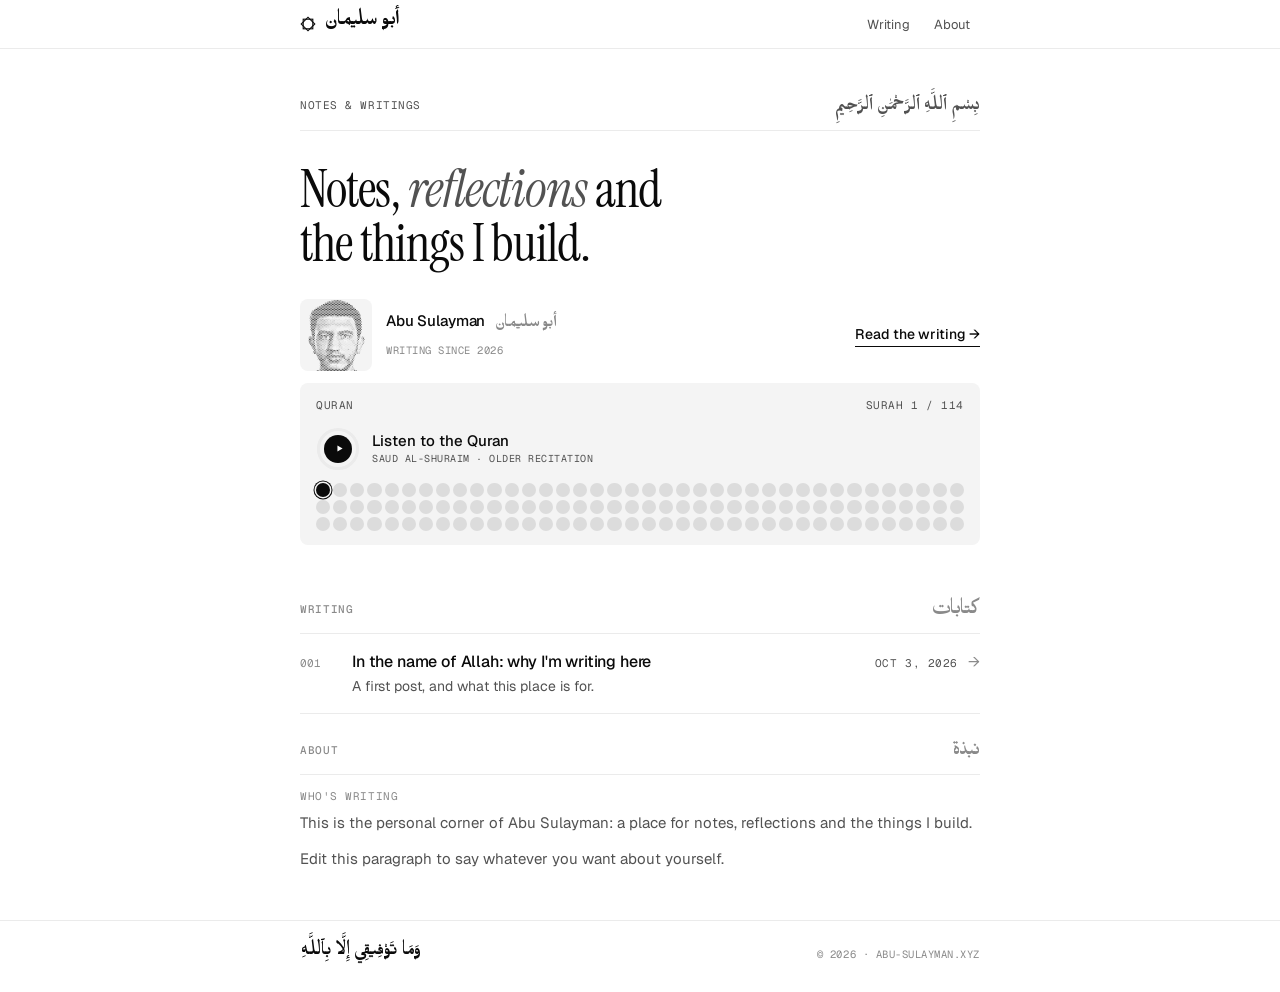
==== commit 92b031eb: "Use Katibeh (Thuluth-style calligraphy) for all Arabic text Co-Authored-By: Claude Opus 5.5 (1M cont" ====
--- a/index.html
+++ b/index.html
@@ -8,7 +8,7 @@
   <link rel="icon" href="favicon.svg" type="image/svg+xml">
   <link rel="preconnect" href="https://fonts.googleapis.com">
   <link rel="preconnect" href="https://fonts.gstatic.com" crossorigin>
-  <link href="https://fonts.googleapis.com/css2?family=Amiri:wght@400;700&family=Geist:wght@400;500;600&family=Geist+Mono:wght@400;500&family=Instrument+Serif:ital@0;1&family=Reem+Kufi:wght@400;700&display=swap" rel="stylesheet">
+  <link href="https://fonts.googleapis.com/css2?family=Geist:wght@400;500;600&family=Geist+Mono:wght@400;500&family=Instrument+Serif:ital@0;1&family=Katibeh&display=swap" rel="stylesheet">
   <link rel="stylesheet" href="style.css">
 </head>
 <body>
--- a/style.css
+++ b/style.css
@@ -8,9 +8,9 @@
   --paper: #fff;
   --sans: "Geist", system-ui, -apple-system, sans-serif;
   --mono: "Geist Mono", ui-monospace, monospace;
-  --kufi: "Reem Kufi", "Amiri", serif;
+  --thuluth: "Katibeh", "Amiri", serif; /* Arabic calligraphic face, Thuluth style */
   --serif: "Instrument Serif", Georgia, serif;
-  --naskh: "Amiri", serif;
+  
   --radius: 8px;
   --col: 720px;
   --nav-h: 49px;
@@ -58,7 +58,7 @@
 .nav .wrap { display: flex; align-items: center; justify-content: space-between; height: 48px; }
 .brand { display: flex; align-items: center; gap: 8px; font-weight: 600; letter-spacing: -.01em; }
 .brand svg { width: 16px; height: 16px; }
-.brand .ar { font-family: var(--kufi); font-size: 18px; font-weight: 700; }
+.brand .ar { font-family: var(--thuluth); font-size: 24px; font-weight: 400; line-height: 1; }
 .nav ul { display: flex; gap: 4px; list-style: none; }
 .nav ul a { font-size: 13px; padding: 5px 10px; border-radius: var(--radius); color: var(--ink-2); transition: background .15s, color .15s; }
 @media (hover: hover) { .nav ul a:hover { background: var(--wash); color: var(--ink); } }
@@ -70,7 +70,7 @@
   padding-bottom: 10px; border-bottom: 1px solid var(--line);
 }
 .kicker .bismillah {
-  font-family: var(--naskh); font-size: 15px; text-transform: none; letter-spacing: 0;
+  font-family: var(--thuluth); font-size: 21px; text-transform: none; letter-spacing: 0;
   color: var(--ink-2); line-height: 1;
 }
 .headline {
@@ -89,7 +89,7 @@
 .avatar { width: 72px; height: 72px; flex: none; border-radius: var(--radius); overflow: hidden; background: var(--wash); }
 .avatar svg { display: block; width: 100%; height: 100%; animation: fade-in .9s ease-out both; }
 .byline-name { font-weight: 500; letter-spacing: -.01em; line-height: 1.3; }
-.byline-name .ar { font-family: var(--kufi); font-size: 14px; color: var(--ink-3); margin-left: 6px; }
+.byline-name .ar { font-family: var(--thuluth); font-size: 19px; color: var(--ink-3); margin-left: 6px; }
 .byline-meta { font-size: 10.5px; color: var(--ink-3); margin-top: 2px; }
 .link-arrow { font-size: 14px; font-weight: 500; border-bottom: 1px solid var(--ink); padding-bottom: 1px; }
 .link-arrow span { display: inline-block; transition: transform .2s; }
@@ -173,7 +173,7 @@
   padding-bottom: 8px; border-bottom: 1px solid var(--line);
 }
 .section-head h2 { font: 500 11px var(--mono); letter-spacing: .06em; text-transform: uppercase; color: var(--ink-3); }
-.section-head .ar { font-family: var(--naskh); font-size: 18px; color: var(--ink-3); line-height: 1; }
+.section-head .ar { font-family: var(--thuluth); font-size: 24px; color: var(--ink-3); line-height: 1; }
 
 .posts { list-style: none; }
 .posts li { border-bottom: 1px solid var(--line); }
@@ -205,7 +205,7 @@
 .article p { font-size: 16px; line-height: 1.7; margin-bottom: 1.1em; color: #262626; }
 .article p.mono { font-size: 11px; line-height: 1.4; margin: 0; color: var(--ink-3); }
 .article .ayah {
-  font-family: var(--naskh); font-size: clamp(22px, 4vw, 28px); line-height: 2; text-align: right;
+  font-family: var(--thuluth); font-size: clamp(28px, 5vw, 36px); line-height: 1.8; text-align: right;
   color: var(--ink); background: var(--wash); border-radius: var(--radius);
   padding: 18px 20px; margin: 1.6em 0 .5em;
 }
@@ -218,12 +218,12 @@
   display: flex; justify-content: space-between; align-items: center; gap: 12px;
   padding-top: 16px; padding-bottom: 20px; flex-wrap: wrap;
 }
-footer .ar { font-family: var(--naskh); font-size: 16px; }
+footer .ar { font-family: var(--thuluth); font-size: 22px; }
 footer .mono { color: var(--ink-3); font-size: 10.5px; }
 
 /* ---------- mobile ---------- */
 @media (max-width: 640px) {
-  .kicker .bismillah { font-size: 14px; }
+  .kicker .bismillah { font-size: 19px; }
   .dots { grid-template-columns: repeat(29, 1fr); }
   .qp-sub { display: none; }
   .posts a { grid-template-columns: 1fr auto; gap: 8px; }
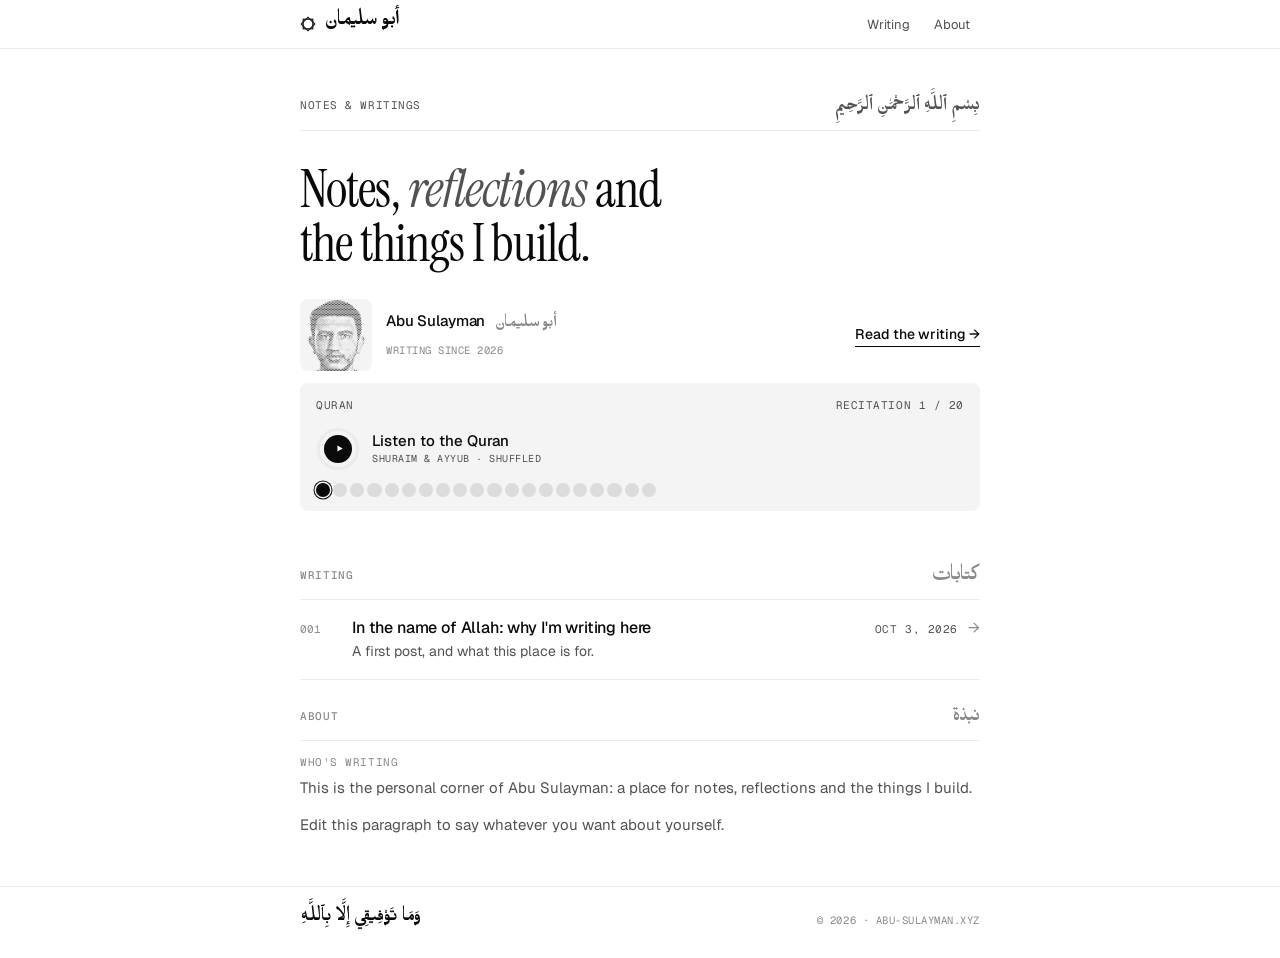
==== commit 57dc4b5c: "Shuffle full surahs by Saud Al-Shuraim and Muhammad Ayyub from open Quran audio hosts Co-Authored-By" ====
--- a/index.html
+++ b/index.html
@@ -52,7 +52,7 @@
         <div class="card card-quran">
           <div class="card-head mono">
             <span>Quran</span>
-            <span data-surah-count>Surah 1 / 114</span>
+            <span data-surah-count>Recitation 1 / 20</span>
           </div>
           <button class="quran-btn" type="button" data-quran-toggle aria-pressed="false">
             <span class="ring-wrap" aria-hidden="true">
@@ -64,7 +64,7 @@
             </span>
             <span class="quran-label">
               <span class="quran-title" data-quran-label>Listen to the Quran</span>
-              <span class="quran-sub mono">Saud Al-Shuraim · older recitation</span>
+              <span class="quran-sub mono">Shuraim &amp; Ayyub · shuffled</span>
             </span>
           </button>
           <div class="dots" data-dots aria-hidden="true"></div>
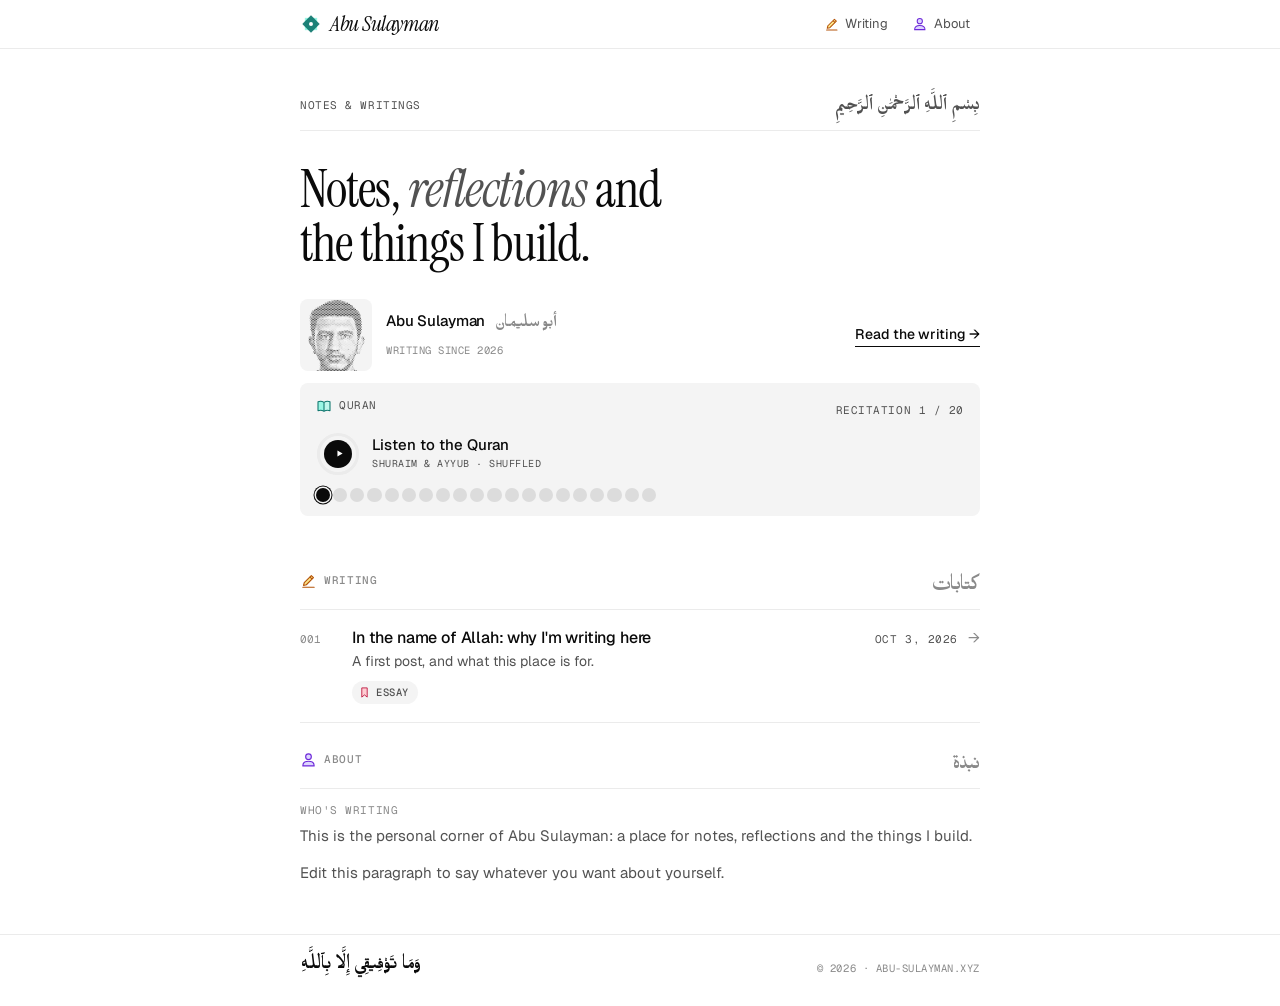
==== commit 4855a2bc: "New logo and italic serif name, duotone icons and tag chips Co-Authored-By: Claude Opus 5.5 (1M cont" ====
--- a/index.html
+++ b/index.html
@@ -12,18 +12,22 @@
   <link rel="stylesheet" href="style.css">
 </head>
 <body>
+  <svg width="0" height="0" style="position:absolute" aria-hidden="true">
+  <symbol id="i-pen" viewBox="0 0 24 24"><path d="M5 19l1-4L16 5l3 3L9 18z" style="fill:var(--i2)"/><path d="M5 19l1-4L16 5l3 3L9 18zM14 7l3 3M4 21.5h16" style="fill:none;stroke:var(--i1)" stroke-width="1.6" stroke-linecap="round" stroke-linejoin="round"/></symbol>
+  <symbol id="i-user" viewBox="0 0 24 24"><circle cx="12" cy="8" r="4" style="fill:var(--i2);stroke:var(--i1)" stroke-width="1.6"/><path d="M4 21c0-4.2 3.6-6.5 8-6.5s8 2.3 8 6.5z" style="fill:var(--i2);stroke:var(--i1)" stroke-width="1.6" stroke-linejoin="round"/></symbol>
+  <symbol id="i-book" viewBox="0 0 24 24"><path d="M3 5.5c3-1.2 6-1 9 1V20c-3-2-6-2.2-9-1z" style="fill:var(--i2)"/><path d="M21 5.5c-3-1.2-6-1-9 1V20c3-2 6-2.2 9-1z" style="fill:var(--i2);opacity:.6"/><path d="M3 5.5c3-1.2 6-1 9 1V20c-3-2-6-2.2-9-1zM21 5.5c-3-1.2-6-1-9 1V20c3-2 6-2.2 9-1z" style="fill:none;stroke:var(--i1)" stroke-width="1.6" stroke-linejoin="round"/></symbol>
+  <symbol id="i-bookmark" viewBox="0 0 24 24"><path d="M7 3.5h10v17l-5-4-5 4z" style="fill:var(--i2);stroke:var(--i1)" stroke-width="1.6" stroke-linejoin="round"/></symbol>
+  <symbol id="i-back" viewBox="0 0 24 24"><circle cx="12" cy="12" r="9" style="fill:var(--i2)"/><path d="M13.5 8L9.5 12l4 4M10 12h6" style="fill:none;stroke:var(--i1)" stroke-width="1.6" stroke-linecap="round" stroke-linejoin="round"/></symbol>
+  </svg>
   <nav class="nav">
     <div class="wrap">
       <a class="brand" href="./">
-        <svg viewBox="0 0 100 100" fill="none" stroke="currentColor" stroke-width="7" aria-hidden="true">
-          <rect x="20" y="20" width="60" height="60"/>
-          <rect x="20" y="20" width="60" height="60" transform="rotate(45 50 50)"/>
-        </svg>
-        <span class="ar" lang="ar">أبو سليمان</span>
+        <svg class="mark" viewBox="0 0 100 100" aria-hidden="true"><rect x="22" y="22" width="56" height="56" fill="#99f6e4"/><rect x="22" y="22" width="56" height="56" transform="rotate(45 50 50)" fill="#0f766e" fill-opacity=".92"/><circle cx="50" cy="50" r="9" fill="#fff"/></svg>
+        <span class="name">Abu Sulayman</span>
       </a>
       <ul>
-        <li><a href="#writing">Writing</a></li>
-        <li><a href="#about">About</a></li>
+        <li><a href="#writing"><svg class="ico amber" aria-hidden="true"><use href="#i-pen"/></svg>Writing</a></li>
+        <li><a href="#about"><svg class="ico violet" aria-hidden="true"><use href="#i-user"/></svg>About</a></li>
       </ul>
     </div>
   </nav>
@@ -51,7 +55,7 @@
 
         <div class="card card-quran">
           <div class="card-head mono">
-            <span>Quran</span>
+            <span class="with-ico"><svg class="ico teal" aria-hidden="true"><use href="#i-book"/></svg>Quran</span>
             <span data-surah-count>Recitation 1 / 20</span>
           </div>
           <button class="quran-btn" type="button" data-quran-toggle aria-pressed="false">
@@ -75,7 +79,7 @@
 
   <main class="wrap">
     <section id="writing">
-      <div class="section-head"><h2>Writing</h2><span class="ar" lang="ar">كتابات</span></div>
+      <div class="section-head"><h2><svg class="ico amber" aria-hidden="true"><use href="#i-pen"/></svg>Writing</h2><span class="ar" lang="ar">كتابات</span></div>
       <ul class="posts">
         <li>
           <a href="posts/bismillah.html">
@@ -83,6 +87,7 @@
             <div>
               <h3>In the name of Allah: why I'm writing here</h3>
               <p>A first post, and what this place is for.</p>
+              <span class="tag"><svg class="ico rose" aria-hidden="true"><use href="#i-bookmark"/></svg>Essay</span>
             </div>
             <div class="side">
               <time class="mono" datetime="2026-10-03">Oct 3, 2026</time>
@@ -94,7 +99,7 @@
     </section>
 
     <section id="about">
-      <div class="section-head"><h2>About</h2><span class="ar" lang="ar">نبذة</span></div>
+      <div class="section-head"><h2><svg class="ico violet" aria-hidden="true"><use href="#i-user"/></svg>About</h2><span class="ar" lang="ar">نبذة</span></div>
       <div class="about-grid">
         <p class="mono">Who's writing</p>
         <div>
--- a/style.css
+++ b/style.css
@@ -57,10 +57,10 @@
 }
 .nav .wrap { display: flex; align-items: center; justify-content: space-between; height: 48px; }
 .brand { display: flex; align-items: center; gap: 8px; font-weight: 600; letter-spacing: -.01em; }
-.brand svg { width: 16px; height: 16px; }
-.brand .ar { font-family: var(--thuluth); font-size: 24px; font-weight: 400; line-height: 1; }
+.brand .mark { width: 22px; height: 22px; }
+.brand .name { font: italic 400 22px/1 var(--serif); letter-spacing: -.02em; }
 .nav ul { display: flex; gap: 4px; list-style: none; }
-.nav ul a { font-size: 13px; padding: 5px 10px; border-radius: var(--radius); color: var(--ink-2); transition: background .15s, color .15s; }
+.nav ul a { display: inline-flex; align-items: center; gap: 6px; font-size: 13px; padding: 5px 10px; border-radius: var(--radius); color: var(--ink-2); transition: background .15s, color .15s; }
 @media (hover: hover) { .nav ul a:hover { background: var(--wash); color: var(--ink); } }
 
 /* ---------- hero ---------- */
@@ -235,3 +235,21 @@
   * { animation: none !important; transition: none !important; }
   html { scroll-behavior: auto; }
 }
+
+/* ---------- duotone icons and tags ---------- */
+.ico { width: 1.2em; height: 1.2em; flex: none; --i1: #0f766e; --i2: #99f6e4; }
+.ico.amber { --i1: #b45309; --i2: #fde68a; }
+.ico.violet { --i1: #6d28d9; --i2: #ddd6fe; }
+.ico.rose { --i1: #be123c; --i2: #fecdd3; }
+.ico.teal { --i1: #0f766e; --i2: #99f6e4; }
+.section-head h2, .with-ico, .back { display: inline-flex; align-items: center; gap: 7px; }
+.section-head h2 .ico { width: 17px; height: 17px; }
+.with-ico .ico { width: 16px; height: 16px; }
+.back .ico { width: 18px; height: 18px; }
+.tag {
+  display: inline-flex; align-items: center; gap: 5px; margin-top: 8px;
+  font: 500 10.5px/1 var(--mono); letter-spacing: .05em; text-transform: uppercase; color: var(--ink-2);
+  background: var(--wash); border-radius: 99px; padding: 5px 9px 5px 6px;
+}
+.tag .ico { width: 13px; height: 13px; }
+.article .tag { margin: 0 8px 0 0; }
